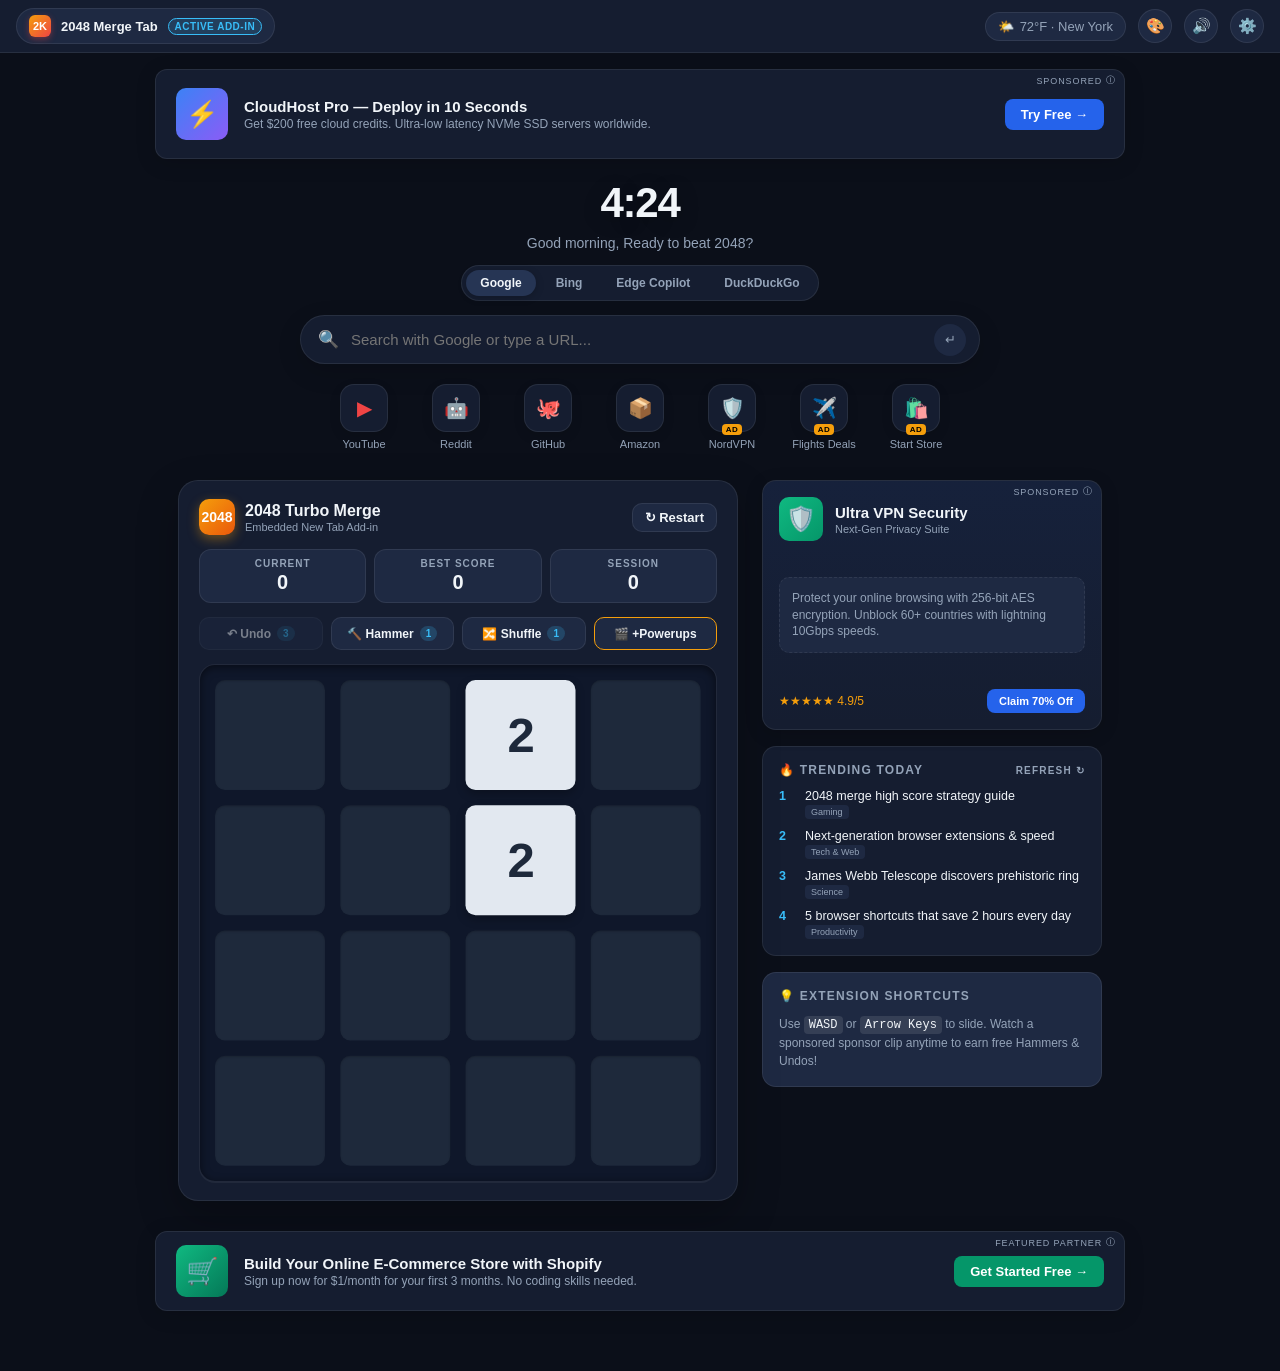
==== index.html @ 36fe34f6 "Export from DesignArena (gamedev)" ====
<html lang="en">
<head>
  <meta charset="UTF-8">
  <meta name="viewport" content="width=device-width, initial-scale=1.0, maximum-scale=1.0, user-scalable=no">
  <meta name="theme-color" content="#0f172a">
  <title>New Tab — 2048 Merge Browser Edition</title>
  <style>
    :root {
      --bg: #0b0f19;
      --surface: #151d30;
      --surface-elevated: #1e2942;
      --surface-hover: #263554;
      --border: rgba(255, 255, 255, 0.08);
      --border-focus: #3b82f6;
      --text: #f1f5f9;
      --text-muted: #94a3b8;
      --accent: #38bdf8;
      --accent-glow: rgba(56, 189, 248, 0.35);
      --gold: #f59e0b;
      --board-bg: #0f172a;
      --cell-bg: #1e293b;
      --radius: 16px;
      --tile-radius: 10px;
      --font: -apple-system, BlinkMacSystemFont, "Segoe UI", Roboto, "Helvetica Neue", Arial, sans-serif;
    }

    [data-theme="edge"] {
      --bg: #0b1528;
      --surface: #13223f;
      --surface-elevated: #1b2f56;
      --accent: #0078d4;
      --accent-glow: rgba(0, 120, 212, 0.4);
    }

    [data-theme="light"] {
      --bg: #f1f5f9;
      --surface: #ffffff;
      --surface-elevated: #f8fafc;
      --surface-hover: #e2e8f0;
      --border: rgba(0, 0, 0, 0.08);
      --text: #0f172a;
      --text-muted: #64748b;
      --board-bg: #e2e8f0;
      --cell-bg: #cbd5e1;
    }

    * { box-sizing: border-box; margin: 0; padding: 0; }
    html, body { min-height: 100vh; font-family: var(--font); background: var(--bg); color: var(--text); overflow-x: hidden; }
    button { font-family: inherit; cursor: pointer; border: none; background: none; }

    /* Browser Shell Header / NTP Utilities */
    .browser-header {
      width: 100%;
      background: var(--surface);
      border-bottom: 1px solid var(--border);
      padding: 8px 16px;
      display: flex;
      align-items: center;
      justify-content: space-between;
      position: sticky;
      top: 0;
      z-index: 50;
      backdrop-filter: blur(12px);
    }
    .ext-badge {
      display: flex;
      align-items: center;
      gap: 10px;
      background: var(--surface-elevated);
      padding: 6px 12px;
      border-radius: 20px;
      border: 1px solid var(--border);
      font-size: 13px;
      font-weight: 600;
    }
    .ext-icon {
      width: 22px;
      height: 22px;
      background: linear-gradient(135deg, #f59e0b, #ef4444);
      border-radius: 6px;
      display: flex;
      align-items: center;
      justify-content: center;
      color: white;
      font-weight: 900;
      font-size: 11px;
      box-shadow: 0 2px 6px rgba(239, 68, 68, 0.4);
    }
    .ext-pill {
      font-size: 10px;
      text-transform: uppercase;
      letter-spacing: 0.05em;
      padding: 2px 6px;
      border-radius: 10px;
      background: rgba(56, 189, 248, 0.15);
      color: var(--accent);
      border: 1px solid var(--accent);
    }

    .header-tools {
      display: flex;
      align-items: center;
      gap: 12px;
    }
    .weather-pill {
      display: flex;
      align-items: center;
      gap: 6px;
      font-size: 13px;
      color: var(--text-muted);
      background: var(--surface-elevated);
      padding: 6px 12px;
      border-radius: 20px;
      border: 1px solid var(--border);
    }
    .tool-btn {
      width: 34px;
      height: 34px;
      border-radius: 50%;
      display: flex;
      align-items: center;
      justify-content: center;
      color: var(--text);
      background: var(--surface-elevated);
      border: 1px solid var(--border);
      font-size: 15px;
      transition: all 0.2s;
    }
    .tool-btn:hover { background: var(--surface-hover); transform: translateY(-1px); }

    /* Page Container */
    .ntp-container {
      max-width: 1280px;
      margin: 0 auto;
      padding: 16px 20px 60px;
      display: flex;
      flex-direction: column;
      align-items: center;
      gap: 20px;
    }

    /* Ad Banner Slot (IAB 728x90 / 970x90 Responsive) */
    .ad-slot-leaderboard {
      width: 100%;
      max-width: 970px;
      min-height: 90px;
      background: var(--surface);
      border: 1px solid var(--border);
      border-radius: 12px;
      position: relative;
      display: flex;
      align-items: center;
      justify-content: space-between;
      padding: 10px 20px;
      overflow: hidden;
      box-shadow: 0 4px 20px rgba(0,0,0,0.15);
    }
    .ad-tag-label {
      position: absolute;
      top: 4px;
      right: 8px;
      font-size: 9px;
      text-transform: uppercase;
      letter-spacing: 0.1em;
      color: var(--text-muted);
      display: flex;
      align-items: center;
      gap: 4px;
    }
    .ad-content-box {
      display: flex;
      align-items: center;
      gap: 16px;
      text-decoration: none;
      color: inherit;
      width: 100%;
    }
    .ad-sponsor-logo {
      width: 52px;
      height: 52px;
      border-radius: 10px;
      background: linear-gradient(135deg, #3b82f6, #8b5cf6);
      display: flex;
      align-items: center;
      justify-content: center;
      font-size: 26px;
      color: white;
      flex-shrink: 0;
    }
    .ad-sponsor-info h4 { font-size: 15px; margin-bottom: 2px; }
    .ad-sponsor-info p { font-size: 12px; color: var(--text-muted); }
    .ad-cta-btn {
      margin-left: auto;
      background: #2563eb;
      color: white;
      padding: 8px 16px;
      border-radius: 8px;
      font-size: 13px;
      font-weight: 600;
      white-space: nowrap;
      transition: background 0.2s;
    }
    .ad-cta-btn:hover { background: #1d4ed8; }

    /* Search & Portal Section */
    .search-section {
      width: 100%;
      max-width: 680px;
      display: flex;
      flex-direction: column;
      align-items: center;
      gap: 14px;
    }
    .clock-widget {
      font-size: 42px;
      font-weight: 800;
      letter-spacing: -0.03em;
      text-shadow: 0 4px 20px rgba(0,0,0,0.25);
    }
    .greeting-text {
      font-size: 14px;
      color: var(--text-muted);
      margin-top: -6px;
    }

    /* Engine Tabs & Search Bar */
    .engine-bar {
      display: flex;
      gap: 6px;
      background: var(--surface);
      padding: 4px;
      border-radius: 30px;
      border: 1px solid var(--border);
    }
    .engine-chip {
      padding: 6px 14px;
      border-radius: 20px;
      font-size: 12px;
      font-weight: 600;
      color: var(--text-muted);
      transition: all 0.15s;
    }
    .engine-chip.active {
      background: var(--surface-hover);
      color: var(--text);
      box-shadow: 0 2px 8px rgba(0,0,0,0.2);
    }

    .search-form {
      width: 100%;
      position: relative;
      display: flex;
      align-items: center;
    }
    .search-icon {
      position: absolute;
      left: 18px;
      font-size: 17px;
      color: var(--text-muted);
      pointer-events: none;
    }
    .search-input {
      width: 100%;
      padding: 15px 50px 15px 50px;
      border-radius: 32px;
      background: var(--surface);
      border: 1px solid var(--border);
      color: var(--text);
      font-size: 15px;
      outline: none;
      box-shadow: 0 8px 24px rgba(0,0,0,0.15);
      transition: all 0.2s;
    }
    .search-input:focus {
      border-color: var(--border-focus);
      box-shadow: 0 0 0 3px var(--accent-glow), 0 8px 30px rgba(0,0,0,0.25);
    }
    .search-action-btn {
      position: absolute;
      right: 14px;
      background: var(--surface-elevated);
      color: var(--text-muted);
      width: 32px;
      height: 32px;
      border-radius: 50%;
      display: flex;
      align-items: center;
      justify-content: center;
      font-size: 13px;
    }

    /* Speed Dial Shortcuts with Sponsored Links */
    .shortcuts-bar {
      display: flex;
      flex-wrap: wrap;
      justify-content: center;
      gap: 12px;
      width: 100%;
      max-width: 820px;
    }
    .shortcut-item {
      display: flex;
      flex-direction: column;
      align-items: center;
      gap: 6px;
      text-decoration: none;
      color: var(--text);
      width: 80px;
      transition: transform 0.15s;
    }
    .shortcut-item:hover { transform: translateY(-3px); }
    .shortcut-icon {
      width: 48px;
      height: 48px;
      border-radius: 14px;
      background: var(--surface);
      border: 1px solid var(--border);
      display: flex;
      align-items: center;
      justify-content: center;
      font-size: 20px;
      position: relative;
      box-shadow: 0 4px 12px rgba(0,0,0,0.1);
    }
    .shortcut-sponsored {
      position: absolute;
      bottom: -4px;
      font-size: 8px;
      background: var(--gold);
      color: #000;
      font-weight: 800;
      padding: 1px 4px;
      border-radius: 4px;
      letter-spacing: 0.05em;
    }
    .shortcut-label {
      font-size: 11px;
      font-weight: 500;
      color: var(--text-muted);
      text-align: center;
      max-width: 74px;
      overflow: hidden;
      text-overflow: ellipsis;
      white-space: nowrap;
    }

    /* Main Grid: Game + Sidebar */
    .main-grid {
      width: 100%;
      display: grid;
      grid-template-columns: minmax(0, 560px) 340px;
      gap: 24px;
      justify-content: center;
      align-items: start;
      margin-top: 10px;
    }

    /* Game Shell Card */
    .game-extension-panel {
      background: var(--surface);
      border: 1px solid var(--border);
      border-radius: 20px;
      padding: 18px 20px;
      box-shadow: 0 16px 40px rgba(0,0,0,0.25);
      position: relative;
    }
    .panel-header {
      display: flex;
      align-items: center;
      justify-content: space-between;
      margin-bottom: 14px;
    }
    .panel-title {
      display: flex;
      align-items: center;
      gap: 10px;
    }
    .game-logo-badge {
      background: linear-gradient(135deg, #f59e0b, #ea580c);
      width: 36px;
      height: 36px;
      border-radius: 10px;
      display: flex;
      align-items: center;
      justify-content: center;
      font-weight: 900;
      font-size: 14px;
      color: white;
      box-shadow: 0 4px 12px rgba(245, 158, 11, 0.4);
    }
    .panel-title h3 { font-size: 16px; font-weight: 700; line-height: 1.2; }
    .panel-title span { font-size: 11px; color: var(--text-muted); }

    /* Score Hub */
    .scores-row {
      display: grid;
      grid-template-columns: 1fr 1fr 1fr;
      gap: 8px;
      margin-bottom: 14px;
    }
    .score-card {
      background: var(--surface-elevated);
      border: 1px solid var(--border);
      border-radius: 12px;
      padding: 8px 10px;
      text-align: center;
      position: relative;
    }
    .score-title {
      font-size: 10px;
      text-transform: uppercase;
      letter-spacing: 0.1em;
      color: var(--text-muted);
      font-weight: 700;
    }
    .score-num {
      font-size: 20px;
      font-weight: 800;
      color: var(--text);
      display: block;
      margin-top: 2px;
    }
    .score-float {
      position: absolute;
      top: -10px;
      left: 50%;
      transform: translateX(-50%);
      color: var(--gold);
      font-weight: 800;
      font-size: 16px;
      pointer-events: none;
      animation: floatUp 0.8s ease-out forwards;
    }
    @keyframes floatUp {
      0% { opacity: 0; transform: translate(-50%, 8px); }
      30% { opacity: 1; transform: translate(-50%, 0); }
      100% { opacity: 0; transform: translate(-50%, -24px); }
    }

    /* Powerups & Tool Bar */
    .powerups-bar {
      display: flex;
      gap: 8px;
      margin-bottom: 14px;
    }
    .powerup-btn {
      flex: 1;
      display: flex;
      align-items: center;
      justify-content: center;
      gap: 6px;
      background: var(--surface-elevated);
      border: 1px solid var(--border);
      padding: 8px 6px;
      border-radius: 10px;
      color: var(--text);
      font-size: 12px;
      font-weight: 600;
      transition: all 0.15s;
    }
    .powerup-btn:hover:not(:disabled) {
      background: var(--surface-hover);
      border-color: var(--accent);
      transform: translateY(-1px);
    }
    .powerup-btn:disabled { opacity: 0.45; cursor: not-allowed; }
    .badge-count {
      background: rgba(56, 189, 248, 0.2);
      color: var(--accent);
      padding: 2px 6px;
      border-radius: 8px;
      font-size: 10px;
      font-weight: 800;
    }

    /* 2048 Game Board */
    .board-frame {
      position: relative;
      width: 100%;
      aspect-ratio: 1 / 1;
      background: var(--board-bg);
      border-radius: var(--radius);
      box-shadow: inset 0 2px 8px rgba(0,0,0,0.5), 0 1px 0 rgba(255,255,255,0.05);
      border: 1px solid var(--border);
      touch-action: none;
      user-select: none;
      overflow: hidden;
    }
    .cells, .tile-layer {
      position: absolute;
      inset: 0;
    }
    .cell {
      position: absolute;
      background: var(--cell-bg);
      border-radius: var(--tile-radius);
      box-shadow: inset 0 1px 2px rgba(0,0,0,0.2);
    }
    .tile {
      position: absolute;
      transition: transform 0.11s cubic-bezier(0.2, 0.8, 0.2, 1);
      will-change: transform;
      z-index: 2;
    }
    .tile-inner {
      width: 100%;
      height: 100%;
      border-radius: var(--tile-radius);
      display: flex;
      align-items: center;
      justify-content: center;
      font-weight: 800;
      letter-spacing: -0.02em;
      box-shadow: 0 4px 10px rgba(0,0,0,0.25);
    }
    .tile.appear .tile-inner { animation: tilePop 0.18s ease-out; }
    .tile.merged .tile-inner { animation: mergeBounce 0.22s ease-out; }
    @keyframes tilePop {
      0% { transform: scale(0.3); opacity: 0; }
      100% { transform: scale(1); opacity: 1; }
    }
    @keyframes mergeBounce {
      0% { transform: scale(0.8); }
      50% { transform: scale(1.18); }
      100% { transform: scale(1); }
    }

    /* Tile Styling */
    .t2    { background: #e2e8f0; color: #1e293b; }
    .t4    { background: #cbd5e1; color: #0f172a; }
    .t8    { background: #fed7aa; color: #7c2d12; }
    .t16   { background: #fdba74; color: #7c2d12; }
    .t32   { background: #fb923c; color: #fff; }
    .t64   { background: #f97316; color: #fff; }
    .t128  { background: #fde047; color: #713f12; box-shadow: 0 0 12px rgba(253, 224, 71, 0.4); }
    .t256  { background: #facc15; color: #713f12; box-shadow: 0 0 16px rgba(250, 204, 21, 0.5); }
    .t512  { background: #eab308; color: #fff; box-shadow: 0 0 20px rgba(234, 179, 8, 0.6); }
    .t1024 { background: #38bdf8; color: #082f49; box-shadow: 0 0 24px rgba(56, 189, 248, 0.65); }
    .t2048 {
      background: linear-gradient(135deg, #f59e0b, #ef4444);
      color: #fff;
      box-shadow: 0 0 30px rgba(239, 68, 68, 0.8);
      animation: pulseGlow 1.5s infinite alternate;
    }
    .super {
      background: linear-gradient(135deg, #a855f7, #ec4899);
      color: #fff;
      box-shadow: 0 0 30px rgba(236, 72, 153, 0.8);
    }
    @keyframes pulseGlow {
      from { box-shadow: 0 0 20px rgba(245, 158, 11, 0.6); }
      to { box-shadow: 0 0 36px rgba(239, 68, 68, 0.95); }
    }

    /* Hammer Mode Targeting */
    .hammer-mode .tile { cursor: crosshair; }
    .hammer-mode .tile:hover { filter: brightness(1.3) contrast(1.2); outline: 3px solid #ef4444; border-radius: var(--tile-radius); }

    /* Overlay inside board */
    .board-overlay {
      position: absolute;
      inset: 0;
      background: rgba(15, 23, 42, 0.88);
      backdrop-filter: blur(8px);
      z-index: 10;
      display: flex;
      flex-direction: column;
      align-items: center;
      justify-content: center;
      padding: 24px;
      text-align: center;
      opacity: 0;
      pointer-events: none;
      transition: opacity 0.25s ease;
      border-radius: var(--radius);
    }
    .board-overlay.show { opacity: 1; pointer-events: auto; }
    .overlay-badge { font-size: 40px; margin-bottom: 8px; }
    .overlay-title { font-size: 24px; font-weight: 800; margin-bottom: 6px; }
    .overlay-subtitle { font-size: 13px; color: var(--text-muted); max-width: 280px; margin-bottom: 16px; }

    /* Action Buttons */
    .btn-action {
      background: #2563eb;
      color: white;
      padding: 10px 20px;
      border-radius: 10px;
      font-weight: 600;
      font-size: 13px;
      display: inline-flex;
      align-items: center;
      justify-content: center;
      gap: 6px;
      transition: background 0.2s, transform 0.1s;
      width: 100%;
      margin-bottom: 8px;
    }
    .btn-action:hover { background: #1d4ed8; }
    .btn-action:active { transform: scale(0.98); }
    .btn-action.gold { background: linear-gradient(135deg, #f59e0b, #d97706); color: #000; font-weight: 700; }
    .btn-action.gold:hover { filter: brightness(1.1); }
    .btn-action.secondary { background: var(--surface-elevated); color: var(--text); border: 1px solid var(--border); }
    .btn-action.secondary:hover { background: var(--surface-hover); }

    /* Sidebar Widgets & Ad Slots */
    .sidebar {
      display: flex;
      flex-direction: column;
      gap: 16px;
    }

    /* IAB 300x250 Medium Rectangle Ad */
    .ad-slot-mrec {
      width: 100%;
      height: 250px;
      background: var(--surface);
      border: 1px solid var(--border);
      border-radius: 14px;
      position: relative;
      display: flex;
      flex-direction: column;
      overflow: hidden;
      box-shadow: 0 4px 18px rgba(0,0,0,0.15);
    }
    .ad-card-inner {
      height: 100%;
      display: flex;
      flex-direction: column;
      justify-content: space-between;
      padding: 16px;
      background: linear-gradient(180deg, rgba(37,99,235,0.06), rgba(30,41,59,0));
      text-decoration: none;
      color: inherit;
    }
    .mrec-header {
      display: flex;
      align-items: center;
      gap: 12px;
    }
    .mrec-icon {
      width: 44px;
      height: 44px;
      border-radius: 10px;
      background: linear-gradient(135deg, #10b981, #059669);
      display: flex;
      align-items: center;
      justify-content: center;
      font-size: 24px;
    }
    .mrec-content h4 { font-size: 15px; margin-bottom: 2px; }
    .mrec-content span { font-size: 11px; color: var(--text-muted); }
    .mrec-preview {
      background: var(--surface-elevated);
      border: 1px dashed var(--border);
      border-radius: 10px;
      padding: 12px;
      font-size: 12px;
      color: var(--text-muted);
      line-height: 1.4;
      margin: 10px 0;
    }
    .mrec-footer {
      display: flex;
      align-items: center;
      justify-content: space-between;
    }
    .ad-stars { color: #f59e0b; font-size: 12px; }

    /* Trending & News Widget */
    .trending-card {
      background: var(--surface);
      border: 1px solid var(--border);
      border-radius: 14px;
      padding: 16px;
    }
    .trending-title {
      font-size: 12px;
      text-transform: uppercase;
      letter-spacing: 0.1em;
      color: var(--text-muted);
      font-weight: 700;
      margin-bottom: 12px;
      display: flex;
      align-items: center;
      justify-content: space-between;
    }
    .trend-list {
      list-style: none;
      display: flex;
      flex-direction: column;
      gap: 10px;
    }
    .trend-item {
      display: flex;
      align-items: flex-start;
      gap: 10px;
      font-size: 12.5px;
      color: var(--text);
      cursor: pointer;
      text-decoration: none;
    }
    .trend-item:hover { color: var(--accent); }
    .trend-num {
      font-weight: 800;
      color: var(--accent);
      min-width: 16px;
    }
    .trend-tag {
      font-size: 9px;
      background: var(--surface-elevated);
      padding: 2px 6px;
      border-radius: 4px;
      color: var(--text-muted);
      margin-top: 2px;
      display: inline-block;
    }

    /* Rewarded Video Modal */
    .modal-backdrop {
      position: fixed;
      inset: 0;
      background: rgba(0, 0, 0, 0.85);
      backdrop-filter: blur(10px);
      z-index: 200;
      display: flex;
      align-items: center;
      justify-content: center;
      padding: 20px;
      opacity: 0;
      pointer-events: none;
      transition: opacity 0.25s ease;
    }
    .modal-backdrop.open { opacity: 1; pointer-events: auto; }
    .ad-video-modal {
      width: 100%;
      max-width: 440px;
      background: var(--surface);
      border: 1px solid var(--border);
      border-radius: 20px;
      overflow: hidden;
      box-shadow: 0 25px 60px -15px rgba(0, 0, 0, 0.7);
    }
    .ad-video-header {
      padding: 12px 18px;
      background: var(--surface-elevated);
      border-bottom: 1px solid var(--border);
      display: flex;
      align-items: center;
      justify-content: space-between;
      font-size: 12px;
      color: var(--text-muted);
      font-weight: 600;
    }
    .ad-video-screen {
      height: 230px;
      background: #020617;
      position: relative;
      display: flex;
      flex-direction: column;
      align-items: center;
      justify-content: center;
      padding: 20px;
      text-align: center;
      background-image: radial-gradient(circle at 50% 50%, #1e3a8a 0%, #020617 80%);
    }
    .ad-video-timer {
      position: absolute;
      top: 12px;
      right: 12px;
      background: rgba(0,0,0,0.6);
      padding: 4px 10px;
      border-radius: 20px;
      font-size: 12px;
      font-weight: 700;
      color: #fff;
    }
    .ad-video-progress {
      position: absolute;
      bottom: 0;
      left: 0;
      height: 4px;
      background: #3b82f6;
      width: 0%;
      transition: width 1s linear;
    }
    .ad-video-footer {
      padding: 16px 20px;
      display: flex;
      flex-direction: column;
      gap: 8px;
    }

    /* Extension Settings / Info Modal */
    .ext-settings-modal {
      width: 100%;
      max-width: 420px;
      background: var(--surface);
      border: 1px solid var(--border);
      border-radius: 20px;
      padding: 24px;
      box-shadow: 0 20px 50px rgba(0,0,0,0.5);
    }
    .ext-settings-modal h3 { font-size: 18px; margin-bottom: 8px; }
    .ext-settings-modal p { font-size: 13px; color: var(--text-muted); margin-bottom: 16px; line-height: 1.5; }
    .setting-row {
      display: flex;
      align-items: center;
      justify-content: space-between;
      padding: 10px 0;
      border-bottom: 1px solid var(--border);
      font-size: 13px;
    }

    /* Footer Bottom Ad */
    .footer-ad-container {
      width: 100%;
      max-width: 970px;
      margin-top: 10px;
    }

    /* Responsive adjustments */
    @media (max-width: 920px) {
      .main-grid {
        grid-template-columns: minmax(0, 520px);
      }
      .sidebar {
        max-width: 520px;
        width: 100%;
        margin: 0 auto;
      }
      .ad-slot-leaderboard {
        flex-direction: column;
        align-items: flex-start;
        gap: 12px;
        min-height: auto;
      }
      .ad-cta-btn {
        margin-left: 0;
        width: 100%;
        text-align: center;
      }
    }

    @media (max-width: 480px) {
      .ntp-container { padding: 12px 12px 40px; gap: 14px; }
      .clock-widget { font-size: 34px; }
      .shortcut-item { width: 68px; }
      .shortcut-icon { width: 42px; height: 42px; font-size: 18px; }
      .scores-row { gap: 6px; }
      .score-card { padding: 6px 4px; }
      .score-num { font-size: 17px; }
    }
  </style>
</head>
<body data-theme="dark">

  <!-- Real Browser Shell NTP Header -->
  <header class="browser-header">
    <div class="ext-badge" id="openExtInfo" title="Click to view Extension Details">
      <div class="ext-icon">2K</div>
      <span>2048 Merge Tab</span>
      <span class="ext-pill">Active Add-in</span>
    </div>

    <div class="header-tools">
      <div class="weather-pill" id="weatherWidget">
        <span>🌤️</span>
        <span id="weatherText">72°F · New York</span>
      </div>
      <button class="tool-btn" id="themeToggle" title="Switch Theme (Dark / Edge / Light)">🎨</button>
      <button class="tool-btn" id="soundBtn" title="Toggle Sound">🔊</button>
      <button class="tool-btn" id="settingsBtn" title="Extension Settings">⚙️</button>
    </div>
  </header>

  <main class="ntp-container">

    <!-- Top Leaderboard Ad Slot (Monetization Engine) -->
    <div class="ad-slot-leaderboard" id="topAdSlot">
      <div class="ad-tag-label">
        <span>Sponsored</span>
        <span>ⓘ</span>
      </div>
      <a href="https://aws.amazon.com" target="_blank" rel="noopener sponsored" class="ad-content-box" id="topAdLink">
        <div class="ad-sponsor-logo" id="topAdLogo">⚡</div>
        <div class="ad-sponsor-info">
          <h4 id="topAdTitle">CloudHost Pro — Deploy in 10 Seconds</h4>
          <p id="topAdDesc">Get $200 free cloud credits. Ultra-low latency NVMe SSD servers worldwide.</p>
        </div>
        <div class="ad-cta-btn" id="topAdBtn">Try Free →</div>
      </a>
    </div>

    <!-- Search Engine Section with Multi-Engine Support -->
    <section class="search-section">
      <div class="clock-widget" id="clockEl">12:00</div>
      <div class="greeting-text" id="greetingEl">Good day, Player</div>

      <div class="engine-bar" role="tablist">
        <button class="engine-chip active" data-engine="google">Google</button>
        <button class="engine-chip" data-engine="bing">Bing</button>
        <button class="engine-chip" data-engine="edge">Edge Copilot</button>
        <button class="engine-chip" data-engine="duck">DuckDuckGo</button>
      </div>

      <form class="search-form" id="searchForm" target="_blank">
        <span class="search-icon">🔍</span>
        <input type="text" class="search-input" id="searchInput" placeholder="Search with Google or type a URL..." autocomplete="off">
        <button type="submit" class="search-action-btn" title="Search">↵</button>
      </form>
    </section>

    <!-- Speed Dial Shortcuts (Includes Sponsored Affiliate Links) -->
    <nav class="shortcuts-bar" aria-label="Quick links">
      <a href="https://www.youtube.com" target="_blank" rel="noopener" class="shortcut-item">
        <div class="shortcut-icon" style="color: #ef4444;">▶</div>
        <span class="shortcut-label">YouTube</span>
      </a>
      <a href="https://www.reddit.com" target="_blank" rel="noopener" class="shortcut-item">
        <div class="shortcut-icon" style="color: #f97316;">🤖</div>
        <span class="shortcut-label">Reddit</span>
      </a>
      <a href="https://github.com" target="_blank" rel="noopener" class="shortcut-item">
        <div class="shortcut-icon" style="color: #e2e8f0;">🐙</div>
        <span class="shortcut-label">GitHub</span>
      </a>
      <a href="https://www.amazon.com" target="_blank" rel="noopener" class="shortcut-item">
        <div class="shortcut-icon" style="color: #f59e0b;">📦</div>
        <span class="shortcut-label">Amazon</span>
      </a>
      <!-- Monetized Sponsored Affiliate Shortcuts -->
      <a href="#" class="shortcut-item sponsored-link" data-ad-name="NordVPN Special">
        <div class="shortcut-icon" style="color: #38bdf8;">
          🛡️
          <span class="shortcut-sponsored">AD</span>
        </div>
        <span class="shortcut-label">NordVPN</span>
      </a>
      <a href="#" class="shortcut-item sponsored-link" data-ad-name="Booking Travels">
        <div class="shortcut-icon" style="color: #3b82f6;">
          ✈️
          <span class="shortcut-sponsored">AD</span>
        </div>
        <span class="shortcut-label">Flights Deals</span>
      </a>
      <a href="#" class="shortcut-item sponsored-link" data-ad-name="Shopify Commerce">
        <div class="shortcut-icon" style="color: #10b981;">
          🛍️
          <span class="shortcut-sponsored">AD</span>
        </div>
        <span class="shortcut-label">Start Store</span>
      </a>
    </nav>

    <!-- Main Workspace: Game Panel + Widget Sidebar -->
    <div class="main-grid">

      <!-- 2048 Interactive Game Hub -->
      <section class="game-extension-panel" id="gamePanel">
        <div class="panel-header">
          <div class="panel-title">
            <div class="game-logo-badge">2048</div>
            <div>
              <h3>2048 Turbo Merge</h3>
              <span>Embedded New Tab Add-in</span>
            </div>
          </div>
          <button class="btn-action secondary" style="width: auto; padding: 6px 12px; margin-bottom: 0;" id="newGameBtn">
            ↻ Restart
          </button>
        </div>

        <!-- Scores & Level Status -->
        <div class="scores-row">
          <div class="score-card" id="scoreBox">
            <span class="score-title">Current</span>
            <span class="score-num" id="scoreEl">0</span>
          </div>
          <div class="score-card">
            <span class="score-title">Best Score</span>
            <span class="score-num" id="bestEl">0</span>
          </div>
          <div class="score-card">
            <span class="score-title">Session</span>
            <span class="score-num" id="movesEl">0</span>
          </div>
        </div>

        <!-- Interactive Powerups (Boost retention and ad monetization) -->
        <div class="powerups-bar">
          <button class="powerup-btn" id="undoBtn" title="Revert last tile move">
            ↶ Undo <span class="badge-count" id="undoCount">3</span>
          </button>
          <button class="powerup-btn" id="hammerBtn" title="Destroy an annoying tile">
            🔨 Hammer <span class="badge-count" id="hammerCount">1</span>
          </button>
          <button class="powerup-btn" id="shuffleBtn" title="Shuffle existing tiles">
            🔀 Shuffle <span class="badge-count" id="shuffleCount">1</span>
          </button>
          <button class="powerup-btn" id="rewardBtn" style="border-color: var(--gold);" title="Watch short clip for +3 Undos & +1 Hammer">
            🎬 +Powerups
          </button>
        </div>

        <!-- The 2048 Board -->
        <div class="board-frame" id="board">
          <div class="cells" id="cells"></div>
          <div class="tile-layer" id="tileLayer"></div>

          <!-- Dynamic Board Overlay (Win / Game Over) -->
          <div class="board-overlay" id="boardOverlay">
            <div class="overlay-badge" id="ovBadge">🏆</div>
            <h2 class="overlay-title" id="ovTitle">Level Complete!</h2>
            <p class="overlay-subtitle" id="ovDesc">You reached the legendary 2048 tile. Continue your streak or claim high score bonus.</p>
            <div style="width: 100%; max-width: 260px;" id="ovButtons">
              <button class="btn-action gold" id="ovActionPrimary">Keep Playing</button>
              <button class="btn-action secondary" id="ovActionSecondary">New Game</button>
            </div>
          </div>
        </div>
      </section>

      <!-- Sidebar: High CPM 300x250 Ad + Daily Trending Topics -->
      <aside class="sidebar">

        <!-- 300x250 Rectangle Ad Slot -->
        <div class="ad-slot-mrec">
          <div class="ad-tag-label">
            <span>Sponsored</span>
            <span>ⓘ</span>
          </div>
          <a href="https://nordvpn.com" target="_blank" rel="noopener sponsored" class="ad-card-inner" id="sidebarAdLink">
            <div class="mrec-header">
              <div class="mrec-icon" id="sidebarAdIcon">🛡️</div>
              <div class="mrec-content">
                <h4 id="sidebarAdTitle">Ultra VPN Security</h4>
                <span id="sidebarAdSubtitle">Next-Gen Privacy Suite</span>
              </div>
            </div>
            <div class="mrec-preview" id="sidebarAdText">
              Protect your online browsing with 256-bit AES encryption. Unblock 60+ countries with lightning 10Gbps speeds.
            </div>
            <div class="mrec-footer">
              <span class="ad-stars">★★★★★ 4.9/5</span>
              <span class="ad-cta-btn" style="padding: 6px 12px; font-size: 11px;">Claim 70% Off</span>
            </div>
          </a>
        </div>

        <!-- Trending Search Queries / Microsoft Edge & Google feed style -->
        <div class="trending-card">
          <div class="trending-title">
            <span>🔥 Trending Today</span>
            <span style="font-size: 10px; cursor: pointer;" id="refreshTrends">Refresh ↻</span>
          </div>
          <ul class="trend-list" id="trendList">
            <li>
              <a href="https://www.google.com/search?q=2048+tips+and+strategies" target="_blank" class="trend-item">
                <span class="trend-num">1</span>
                <div>
                  2048 merge high score strategy guide
                  <div><span class="trend-tag">Gaming</span></div>
                </div>
              </a>
            </li>
            <li>
              <a href="https://www.google.com/search?q=new+web+browser+features" target="_blank" class="trend-item">
                <span class="trend-num">2</span>
                <div>
                  Next-generation browser extensions & speed
                  <div><span class="trend-tag">Tech & Web</span></div>
                </div>
              </a>
            </li>
            <li>
              <a href="https://www.google.com/search?q=space+exploration+news" target="_blank" class="trend-item">
                <span class="trend-num">3</span>
                <div>
                  James Webb Telescope discovers prehistoric ring
                  <div><span class="trend-tag">Science</span></div>
                </div>
              </a>
            </li>
            <li>
              <a href="https://www.google.com/search?q=best+productivity+hacks" target="_blank" class="trend-item">
                <span class="trend-num">4</span>
                <div>
                  5 browser shortcuts that save 2 hours every day
                  <div><span class="trend-tag">Productivity</span></div>
                </div>
              </a>
            </li>
          </ul>
        </div>

        <!-- Add-in Quick Tip Card -->
        <div class="trending-card" style="background: var(--surface-elevated);">
          <div class="trending-title">
            <span>💡 Extension Shortcuts</span>
          </div>
          <p style="font-size: 12px; color: var(--text-muted); line-height: 1.5;">
            Use <kbd style="background: rgba(255,255,255,0.1); padding: 2px 5px; border-radius: 4px; color: var(--text);">WASD</kbd> or <kbd style="background: rgba(255,255,255,0.1); padding: 2px 5px; border-radius: 4px; color: var(--text);">Arrow Keys</kbd> to slide. Watch a sponsored sponsor clip anytime to earn free Hammers & Undos!
          </p>
        </div>

      </aside>
    </div>

    <!-- Bottom Leaderboard Ad Slot -->
    <div class="footer-ad-container">
      <div class="ad-slot-leaderboard" style="min-height: 80px;">
        <div class="ad-tag-label">
          <span>Featured Partner</span>
          <span>ⓘ</span>
        </div>
        <a href="https://www.shopify.com" target="_blank" rel="noopener sponsored" class="ad-content-box">
          <div class="ad-sponsor-logo" style="background: linear-gradient(135deg, #10b981, #047857);">🛒</div>
          <div class="ad-sponsor-info">
            <h4>Build Your Online E-Commerce Store with Shopify</h4>
            <p>Sign up now for $1/month for your first 3 months. No coding skills needed.</p>
          </div>
          <div class="ad-cta-btn" style="background: #059669;">Get Started Free →</div>
        </a>
      </div>
    </div>

  </main>

  <!-- Rewarded Video Ad Modal (Mock video player delivering high eCPM simulation) -->
  <div class="modal-backdrop" id="videoAdModal">
    <div class="ad-video-modal">
      <div class="ad-video-header">
        <span>🎬 Sponsored Commercial Reel</span>
        <span id="adBrandName">CyberDefense 360</span>
      </div>
      <div class="ad-video-screen">
        <div class="ad-video-timer" id="adTimerText">Reward in 5s</div>
        <div style="font-size: 48px; margin-bottom: 8px;" id="adScreenIcon">🛡️</div>
        <h3 style="color: #fff; font-size: 18px; margin-bottom: 4px;" id="adScreenHeadline">Enterprise Zero-Trust Defense</h3>
        <p style="color: #94a3b8; font-size: 12px; max-width: 280px;" id="adScreenBody">Streamline threat detection and secure all remote endpoints in minutes.</p>
        <div class="ad-video-progress" id="adProgressBar"></div>
      </div>
      <div class="ad-video-footer">
        <button class="btn-action gold" id="claimRewardBtn" disabled>Watching Sponsor Clip (5s)...</button>
        <button class="btn-action secondary" id="closeAdEarlyBtn" style="font-size: 11px; padding: 6px;">Skip & Forfeit Reward</button>
      </div>
    </div>
  </div>

  <!-- Settings & Add-in Details Modal -->
  <div class="modal-backdrop" id="settingsModal">
    <div class="ext-settings-modal">
      <div style="display:flex; justify-content:space-between; align-items:center; margin-bottom: 12px;">
        <h3>Add-in Preferences</h3>
        <button id="closeSettingsBtn" style="color:var(--text-muted); font-size: 20px;">✕</button>
      </div>
      <p>Configure your 2048 Merge New Tab extension behavior and display preferences.</p>

      <div class="setting-row">
        <span>Game Sound & Audio Effects</span>
        <input type="checkbox" id="soundToggleCheck" checked style="accent-color: #3b82f6; width: 18px; height: 18px;">
      </div>
      <div class="setting-row">
        <span>Default Search Engine</span>
        <select id="engineSelect" style="background:var(--surface-elevated); color:var(--text); border:1px solid var(--border); padding:4px 8px; border-radius:6px;">
          <option value="google">Google</option>
          <option value="bing">Microsoft Bing</option>
          <option value="edge">Edge Copilot</option>
          <option value="duck">DuckDuckGo</option>
        </select>
      </div>
      <div class="setting-row">
        <span>Color Theme</span>
        <select id="themeSelect" style="background:var(--surface-elevated); color:var(--text); border:1px solid var(--border); padding:4px 8px; border-radius:6px;">
          <option value="dark">Dark Chrome</option>
          <option value="edge">Microsoft Edge Blue</option>
          <option value="light">Crisp Light</option>
        </select>
      </div>
      <div class="setting-row">
        <span>High-Score Saved</span>
        <button class="btn-action secondary" id="resetBestBtn" style="width:auto; margin:0; padding:4px 10px; font-size:11px;">Reset Best</button>
      </div>
      <div style="margin-top: 18px;">
        <button class="btn-action" id="saveSettingsBtn">Save & Apply</button>
      </div>
    </div>
  </div>

  <script>
  (function(){
    'use strict';

    /* ============================================================
       AUDIO SYNTHESIZER (Web Audio API)
       ============================================================ */
    let audioCtx = null;
    let soundEnabled = true;

    function getAudio() {
      if (!soundEnabled) return null;
      if (!audioCtx) {
        const AC = window.AudioContext || window.webkitAudioContext;
        if (!AC) return null;
        try { audioCtx = new AC(); } catch(e) { return null; }
      }
      if (audioCtx.state === 'suspended') audioCtx.resume();
      return audioCtx;
    }

    function playTone(freq, dur, type, vol, delay) {
      const a = getAudio();
      if (!a) return;
      const t0 = a.currentTime + (delay || 0);
      const osc = a.createOscillator();
      const gain = a.createGain();
      osc.type = type || 'sine';
      osc.frequency.setValueAtTime(freq, t0);
      gain.gain.setValueAtTime(0.0001, t0);
      gain.gain.linearRampToValueAtTime(vol || 0.05, t0 + 0.012);
      gain.gain.exponentialRampToValueAtTime(0.0001, t0 + dur);
      osc.connect(gain);
      gain.connect(a.destination);
      osc.start(t0);
      osc.stop(t0 + dur + 0.04);
    }

    function soundSlide() { playTone(220, 0.06, 'triangle', 0.03); }
    function soundMerge(val, idx) {
      const base = 280 + Math.log2(Math.max(4, val)) * 55;
      playTone(base, 0.15, 'sine', 0.06, (idx || 0) * 0.03);
      playTone(base * 1.5, 0.12, 'triangle', 0.025, (idx || 0) * 0.03 + 0.02);
    }
    function soundPowerup() {
      [440, 554, 659, 880].forEach((f, i) => playTone(f, 0.16, 'sine', 0.05, i * 0.05));
    }
    function soundHammer() {
      playTone(140, 0.22, 'sawtooth', 0.08);
      playTone(90, 0.28, 'triangle', 0.1, 0.05);
    }
    function soundWin() {
      [523.25, 659.25, 783.99, 1046.50].forEach((f, i) => playTone(f, 0.35, 'sine', 0.07, i * 0.12));
    }
    function soundGameOver() {
      [360, 290, 220, 150].forEach((f, i) => playTone(f, 0.32, 'sawtooth', 0.05, i * 0.13));
    }

    /* ============================================================
       GAME LOGIC & CONSTANTS
       ============================================================ */
    const GRID_SIZE = 4;
    const STORAGE_KEY_BEST = 'ntp_2048_best';
    const STORAGE_KEY_STATE = 'ntp_2048_gamestate';

    let grid = [];
    let score = 0;
    let bestScore = 0;
    let moves = 0;
    let undosLeft = 3;
    let hammersLeft = 1;
    let shufflesLeft = 1;
    let hammerActive = false;
    let isGameOver = false;
    let isWon = false;
    let keepPlaying = false;
    let isBusy = false;
    let renderedTiles = [];
    let tileIdCounter = 0;
    let historyStack = [];

    const boardEl = document.getElementById('board');
    const cellsEl = document.getElementById('cells');
    const tileLayer = document.getElementById('tileLayer');
    const overlayEl = document.getElementById('boardOverlay');
    const ovTitle = document.getElementById('ovTitle');
    const ovDesc = document.getElementById('ovDesc');
    const ovBadge = document.getElementById('ovBadge');
    const ovActionPrimary = document.getElementById('ovActionPrimary');
    const ovActionSecondary = document.getElementById('ovActionSecondary');

    const scoreEl = document.getElementById('scoreEl');
    const bestEl = document.getElementById('bestEl');
    const movesEl = document.getElementById('movesEl');
    const scoreBox = document.getElementById('scoreBox');
    const undoCount = document.getElementById('undoCount');
    const hammerCount = document.getElementById('hammerCount');
    const shuffleCount = document.getElementById('shuffleCount');

    const undoBtn = document.getElementById('undoBtn');
    const hammerBtn = document.getElementById('hammerBtn');
    const shuffleBtn = document.getElementById('shuffleBtn');
    const newGameBtn = document.getElementById('newGameBtn');
    const rewardBtn = document.getElementById('rewardBtn');

    let boardMetrics = { pad: 10, gap: 10, cell: 70 };

    function calculateBoardMetrics() {
      const width = boardEl.clientWidth || 320;
      const pad = Math.max(8, Math.round(width * 0.03));
      const gap = Math.max(8, Math.round(width * 0.03));
      const cell = (width - pad * 2 - gap * (GRID_SIZE - 1)) / GRID_SIZE;
      boardMetrics = { pad, gap, cell };
    }

    function getTilePosition(r, c) {
      return {
        x: boardMetrics.pad + c * (boardMetrics.cell + boardMetrics.gap),
        y: boardMetrics.pad + r * (boardMetrics.cell + boardMetrics.gap)
      };
    }

    function getTileFontSize(val) {
      const s = String(val).length;
      const factor = s <= 2 ? 0.44 : s === 3 ? 0.36 : s === 4 ? 0.28 : 0.22;
      return Math.max(12, Math.round(boardMetrics.cell * factor));
    }

    function setupCellGrid() {
      cellsEl.innerHTML = '';
      for (let i = 0; i < GRID_SIZE * GRID_SIZE; i++) {
        const d = document.createElement('div');
        d.className = 'cell';
        cellsEl.appendChild(d);
      }
    }

    function renderCellPlacements() {
      calculateBoardMetrics();
      const cellNodes = cellsEl.children;
      for (let i = 0; i < cellNodes.length; i++) {
        const r = Math.floor(i / GRID_SIZE);
        const c = i % GRID_SIZE;
        const pos = getTilePosition(r, c);
        const el = cellNodes[i];
        el.style.width = boardMetrics.cell + 'px';
        el.style.height = boardMetrics.cell + 'px';
        el.style.transform = `translate(${pos.x}px, ${pos.y}px)`;
      }

      // Sync active rendered tiles
      for (const t of renderedTiles) {
        if (!t.el) continue;
        t.el.style.width = boardMetrics.cell + 'px';
        t.el.style.height = boardMetrics.cell + 'px';
        t.el.style.fontSize = getTileFontSize(t.value) + 'px';
        const pos = getTilePosition(t.r, t.c);
        t.el.style.transform = `translate(${pos.x}px, ${pos.y}px)`;
      }
    }

    function getTileClass(val) {
      return val <= 2048 ? `t${val}` : 'super';
    }

    function createTile(val, r, c) {
      const tile = { id: ++tileIdCounter, value: val, r, c, el: null };
      grid[r][c] = tile;
      return tile;
    }

    function spawnTileElement(tile, animClass) {
      const el = document.createElement('div');
      el.className = 'tile';
      el.dataset.tileId = tile.id;
      const inner = document.createElement('div');
      inner.className = 'tile-inner ' + getTileClass(tile.value);
      inner.textContent = tile.value;
      el.appendChild(inner);

      el.style.width = boardMetrics.cell + 'px';
      el.style.height = boardMetrics.cell + 'px';
      el.style.fontSize = getTileFontSize(tile.value) + 'px';
      const pos = getTilePosition(tile.r, tile.c);
      el.style.transform = `translate(${pos.x}px, ${pos.y}px)`;

      if (animClass) el.classList.add(animClass);

      // Tile click for Hammer powerup
      el.addEventListener('click', function(e) {
        if (!hammerActive) return;
        e.stopPropagation();
        useHammerOnTile(tile);
      });

      tileLayer.appendChild(el);
      tile.el = el;
      renderedTiles.push(tile);
      return el;
    }

    function removeTileElement(tile) {
      if (tile.el && tile.el.parentNode) {
        tile.el.parentNode.removeChild(tile.el);
      }
      tile.el = null;
      const idx = renderedTiles.indexOf(tile);
      if (idx !== -1) renderedTiles.splice(idx, 1);
    }

    function syncBoardPositions() {
      for (const t of renderedTiles) {
        if (!t.el) continue;
        const pos = getTilePosition(t.r, t.c);
        t.el.style.transform = `translate(${pos.x}px, ${pos.y}px)`;
      }
    }

    function getEmptyCoordinates() {
      const empty = [];
      for (let r = 0; r < GRID_SIZE; r++) {
        for (let c = 0; c < GRID_SIZE; c++) {
          if (!grid[r][c]) empty.push([r, c]);
        }
      }
      return empty;
    }

    function addRandomTile() {
      const empties = getEmptyCoordinates();
      if (!empties.length) return null;
      const pick = empties[Math.floor(Math.random() * empties.length)];
      const val = Math.random() < 0.9 ? 2 : 4;
      const tile = createTile(val, pick[0], pick[1]);
      spawnTileElement(tile, 'appear');
      return tile;
    }

    function checkMovesAvailable() {
      for (let r = 0; r < GRID_SIZE; r++) {
        for (let c = 0; c < GRID_SIZE; c++) {
          const t = grid[r][c];
          if (!t) return true;
          if (c < GRID_SIZE - 1 && grid[r][c + 1] && grid[r][c + 1].value === t.value) return true;
          if (r < GRID_SIZE - 1 && grid[r + 1][c] && grid[r + 1][c].value === t.value) return true;
        }
      }
      return false;
    }

    function has2048Tile() {
      for (let r = 0; r < GRID_SIZE; r++) {
        for (let c = 0; c < GRID_SIZE; c++) {
          if (grid[r][c] && grid[r][c].value >= 2048) return true;
        }
      }
      return false;
    }

    function saveStateToStorage() {
      try {
        const state = {
          cells: grid.map(row => row.map(t => t ? t.value : 0)),
          score, moves, undosLeft, hammersLeft, shufflesLeft
        };
        localStorage.setItem(STORAGE_KEY_STATE, JSON.stringify(state));
      } catch(e) {}
    }

    function captureSnapshot() {
      return {
        cells: grid.map(row => row.map(t => t ? t.value : 0)),
        score,
        moves
      };
    }

    function updateScoreUI(gain) {
      scoreEl.textContent = score;
      movesEl.textContent = moves;
      if (score > bestScore) {
        bestScore = score;
        try { localStorage.setItem(STORAGE_KEY_BEST, String(bestScore)); } catch(e) {}
        bestEl.textContent = bestScore;
      }
      if (gain && gain > 0) {
        const floatSpan = document.createElement('span');
        floatSpan.className = 'score-float';
        floatSpan.textContent = `+${gain}`;
        scoreBox.appendChild(floatSpan);
        setTimeout(() => { if (floatSpan.parentNode) floatSpan.parentNode.removeChild(floatSpan); }, 800);
      }
      undoCount.textContent = undosLeft;
      hammerCount.textContent = hammersLeft;
      shuffleCount.textContent = shufflesLeft;
      undoBtn.disabled = undosLeft <= 0 || historyStack.length === 0;
      hammerBtn.disabled = hammersLeft <= 0;
      shuffleBtn.disabled = shufflesLeft <= 0;
    }

    /* Core Movement */
    const VECTORS = {
      up: [-1, 0],
      down: [1, 0],
      left: [0, -1],
      right: [0, 1]
    };

    function move(dir) {
      if (isBusy || isGameOver || hammerActive) return;
      const v = VECTORS[dir];
      if (!v) return;

      const dr = v[0];
      const dc = v[1];
      const rows = dr > 0 ? [3, 2, 1, 0] : [0, 1, 2, 3];
      const cols = dc > 0 ? [3, 2, 1, 0] : [0, 1, 2, 3];

      const snapshot = captureSnapshot();
      const mergedTracker = Object.create(null);
      const removals = [];
      const additions = [];
      const mergedGains = [];
      let moved = false;
      let scoreGain = 0;

      for (let ri = 0; ri < GRID_SIZE; ri++) {
        const r = rows[ri];
        for (let ci = 0; ci < GRID_SIZE; ci++) {
          const c = cols[ci];
          const t = grid[r][c];
          if (!t) continue;

          let nr = r;
          let nc = c;
          let target = null;

          while (true) {
            const tr = nr + dr;
            const tc = nc + dc;
            if (tr < 0 || tr >= GRID_SIZE || tc < 0 || tc >= GRID_SIZE) break;
            const other = grid[tr][tc];
            if (!other) {
              nr = tr;
              nc = tc;
              continue;
            }
            if (other.value === t.value && !mergedTracker[other.id]) {
              target = other;
              nr = tr;
              nc = tc;
            }
            break;
          }

          if (target) {
            grid[r][c] = null;
            const newTile = createTile(t.value * 2, nr, nc);
            mergedTracker[newTile.id] = true;
            additions.push(newTile);
            mergedGains.push(newTile.value);
            scoreGain += newTile.value;
            t.r = nr;
            t.c = nc;
            removals.push(t, target);
            moved = true;
          } else if (nr !== r || nc !== c) {
            grid[r][c] = null;
            grid[nr][nc] = t;
            t.r = nr;
            t.c = nc;
            moved = true;
          }
        }
      }

      if (!moved) return;

      historyStack.push(snapshot);
      if (historyStack.length > 25) historyStack.shift();

      moves++;
      score += scoreGain;
      updateScoreUI(scoreGain);

      isBusy = true;
      syncBoardPositions();

      if (mergedGains.length > 0) {
        mergedGains.forEach((val, i) => soundMerge(val, i));
      } else {
        soundSlide();
      }

      setTimeout(() => {
        for (const rem of removals) removeTileElement(rem);
        for (const add of additions) spawnTileElement(add, 'merged');
        addRandomTile();
        isBusy = false;
        saveStateToStorage();
        checkGameStatus();
      }, 120);
    }

    function checkGameStatus() {
      if (!isWon && !keepPlaying && has2048Tile()) {
        isWon = true;
        soundWin();
        showBoardOverlay('🏆', '2048 Reached!', 'Masterful play! You unlocked the browser champion badge.', 'Keep Playing', 'New Game');
        return;
      }
      if (!checkMovesAvailable()) {
        isGameOver = true;
        soundGameOver();
        showBoardOverlay('💥', 'No More Moves', `Your final score is ${score}. Use an undo or watch a clip to revive!`, 'Watch Ad to Revive', 'Restart');
      }
    }

    function showBoardOverlay(badge, title, desc, primaryTxt, secondaryTxt) {
      ovBadge.textContent = badge;
      ovTitle.textContent = title;
      ovDesc.textContent = desc;
      ovActionPrimary.textContent = primaryTxt;
      ovActionSecondary.textContent = secondaryTxt;
      overlayEl.classList.add('show');
    }

    function hideBoardOverlay() {
      overlayEl.classList.remove('show');
    }

    /* Undo Mechanic */
    function performUndo() {
      if (isBusy || historyStack.length === 0 || undosLeft <= 0) return;
      const snap = historyStack.pop();
      undosLeft--;
      restoreFromSnapshot(snap);
      hideBoardOverlay();
      soundPowerup();
      updateScoreUI();
      saveStateToStorage();
    }

    function restoreFromSnapshot(snap) {
      // Clear current tiles
      for (let i = renderedTiles.length - 1; i >= 0; i--) removeTileElement(renderedTiles[i]);
      tileLayer.innerHTML = '';
      renderedTiles = [];
      grid = [];
      tileIdCounter = 0;

      for (let r = 0; r < GRID_SIZE; r++) {
        const row = [];
        for (let c = 0; c < GRID_SIZE; c++) {
          const v = snap.cells[r][c];
          if (v) {
            const tile = { id: ++tileIdCounter, value: v, r, c, el: null };
            row.push(tile);
          } else {
            row.push(null);
          }
        }
        grid.push(row);
      }

      for (let r = 0; r < GRID_SIZE; r++) {
        for (let c = 0; c < GRID_SIZE; c++) {
          const t = grid[r][c];
          if (t) spawnTileElement(t, 'appear');
        }
      }

      score = snap.score;
      moves = snap.moves;
      isGameOver = false;
      isBusy = false;
    }

    /* Hammer Powerup: Destroy single chosen tile */
    function toggleHammerMode() {
      if (hammersLeft <= 0) {
        openVideoAdModal('Free Hammer Boost', () => {
          hammersLeft += 1;
          updateScoreUI();
        });
        return;
      }
      hammerActive = !hammerActive;
      boardEl.classList.toggle('hammer-mode', hammerActive);
      hammerBtn.style.borderColor = hammerActive ? '#ef4444' : 'var(--border)';
      hammerBtn.style.color = hammerActive ? '#ef4444' : 'var(--text)';
    }

    function useHammerOnTile(tile) {
      if (!hammerActive) return;
      hammerActive = false;
      boardEl.classList.remove('hammer-mode');
      hammerBtn.style.borderColor = 'var(--border)';
      hammerBtn.style.color = 'var(--text)';
      hammersLeft--;

      soundHammer();
      grid[tile.r][tile.c] = null;
      removeTileElement(tile);
      updateScoreUI();
      saveStateToStorage();
    }

    /* Shuffle Powerup: Scramble non-empty tiles */
    function performShuffle() {
      if (shufflesLeft <= 0) {
        openVideoAdModal('Free Shuffle Boost', () => {
          shufflesLeft += 1;
          updateScoreUI();
        });
        return;
      }
      const existingValues = [];
      for (let r = 0; r < GRID_SIZE; r++) {
        for (let c = 0; c < GRID_SIZE; c++) {
          if (grid[r][c]) {
            existingValues.push(grid[r][c].value);
            removeTileElement(grid[r][c]);
            grid[r][c] = null;
          }
        }
      }
      // Shuffle values array
      for (let i = existingValues.length - 1; i > 0; i--) {
        const j = Math.floor(Math.random() * (i + 1));
        [existingValues[i], existingValues[j]] = [existingValues[j], existingValues[i]];
      }
      // Repopulate randomly
      const empties = getEmptyCoordinates();
      existingValues.forEach(val => {
        const idx = Math.floor(Math.random() * empties.length);
        const [r, c] = empties.splice(idx, 1)[0];
        const t = createTile(val, r, c);
        spawnTileElement(t, 'appear');
      });

      shufflesLeft--;
      soundPowerup();
      updateScoreUI();
      saveStateToStorage();
    }

    /* Start / Reset Game */
    function startNewGame() {
      for (let i = renderedTiles.length - 1; i >= 0; i--) removeTileElement(renderedTiles[i]);
      tileLayer.innerHTML = '';
      renderedTiles = [];
      grid = [];

      for (let r = 0; r < GRID_SIZE; r++) {
        const row = [];
        for (let c = 0; c < GRID_SIZE; c++) row.push(null);
        grid.push(row);
      }

      score = 0;
      moves = 0;
      historyStack = [];
      isGameOver = false;
      isWon = false;
      keepPlaying = false;
      isBusy = false;
      hammerActive = false;
      boardEl.classList.remove('hammer-mode');
      hammerBtn.style.borderColor = 'var(--border)';
      hammerBtn.style.color = 'var(--text)';

      hideBoardOverlay();
      renderCellPlacements();
      updateScoreUI();

      addRandomTile();
      addRandomTile();
      saveStateToStorage();
    }

    /* ============================================================
       REWARDED VIDEO AD MODAL (Interactive Monetization Simulator)
       ============================================================ */
    const videoModal = document.getElementById('videoAdModal');
    const adTimerText = document.getElementById('adTimerText');
    const adProgressBar = document.getElementById('adProgressBar');
    const claimRewardBtn = document.getElementById('claimRewardBtn');
    const closeAdEarlyBtn = document.getElementById('closeAdEarlyBtn');
    const adBrandName = document.getElementById('adBrandName');
    const adScreenHeadline = document.getElementById('adScreenHeadline');
    const adScreenBody = document.getElementById('adScreenBody');
    const adScreenIcon = document.getElementById('adScreenIcon');

    const AD_CAMPAIGNS = [
      { brand: 'NordProtect VPN', icon: '🛡️', title: 'Private & Secure Internet Access', desc: 'Hide your IP with one click. Special 72% discount for gamers.' },
      { brand: 'CloudScale Engine', icon: '⚡', title: 'High-Performance Cloud Hosting', desc: 'Deploy Linux servers in 15 seconds across 32 data centers.' },
      { brand: 'Shopify Plus', icon: '🛍️', title: 'Turn Your Ideas into a Business', desc: 'Everything you need to sell online, in person, and around the world.' },
      { brand: 'Grammarly Pro', icon: '✍️', title: 'AI-Powered Writing & Grammar', desc: 'Write emails and articles 3x faster with instant smart suggestions.' }
    ];

    let adInterval = null;
    let currentAdCallback = null;

    function openVideoAdModal(title, rewardCallback) {
      currentAdCallback = rewardCallback;
      const campaign = AD_CAMPAIGNS[Math.floor(Math.random() * AD_CAMPAIGNS.length)];
      adBrandName.textContent = campaign.brand;
      adScreenIcon.textContent = campaign.icon;
      adScreenHeadline.textContent = campaign.title;
      adScreenBody.textContent = campaign.desc;

      videoModal.classList.add('open');
      claimRewardBtn.disabled = true;
      claimRewardBtn.textContent = 'Watching Ad (5s)...';
      adProgressBar.style.width = '0%';

      let seconds = 5;
      adTimerText.textContent = `Reward in ${seconds}s`;

      setTimeout(() => { adProgressBar.style.width = '100%'; }, 50);

      clearInterval(adInterval);
      adInterval = setInterval(() => {
        seconds--;
        if (seconds > 0) {
          adTimerText.textContent = `Reward in ${seconds}s`;
          claimRewardBtn.textContent = `Watching Ad (${seconds}s)...`;
        } else {
          clearInterval(adInterval);
          adTimerText.textContent = 'Reward Ready! ✓';
          claimRewardBtn.disabled = false;
          claimRewardBtn.textContent = 'Claim Reward & Continue';
        }
      }, 1000);
    }

    claimRewardBtn.addEventListener('click', () => {
      videoModal.classList.remove('open');
      clearInterval(adInterval);
      soundPowerup();
      if (currentAdCallback) {
        currentAdCallback();
        currentAdCallback = null;
      }
    });

    closeAdEarlyBtn.addEventListener('click', () => {
      videoModal.classList.remove('open');
      clearInterval(adInterval);
      currentAdCallback = null;
    });

    /* ============================================================
       BROWSER HOME PAGE UTILITIES: CLOCK, WEATHER, SEARCH
       ============================================================ */
    function updateClock() {
      const now = new Date();
      let hours = now.getHours();
      const minutes = String(now.getMinutes()).padStart(2, '0');
      const greetingEl = document.getElementById('greetingEl');
      const clockEl = document.getElementById('clockEl');

      clockEl.textContent = `${hours}:${minutes}`;

      let greeting = 'Good evening';
      if (hours < 12) greeting = 'Good morning';
      else if (hours < 18) greeting = 'Good afternoon';
      greetingEl.textContent = `${greeting}, Ready to beat 2048?`;
    }
    setInterval(updateClock, 10000);
    updateClock();

    // Search Engine Switcher
    let currentEngine = 'google';
    const ENGINE_CONFIGS = {
      google: {
        url: 'https://www.google.com/search?q=',
        placeholder: 'Search with Google or type a URL...'
      },
      bing: {
        url: 'https://www.bing.com/search?q=',
        placeholder: 'Search the web with Microsoft Bing...'
      },
      edge: {
        url: 'https://www.bing.com/chat?q=',
        placeholder: 'Ask Copilot AI or browse Microsoft Edge...'
      },
      duck: {
        url: 'https://duckduckgo.com/?q=',
        placeholder: 'Search privately with DuckDuckGo...'
      }
    };

    const searchInput = document.getElementById('searchInput');
    const engineChips = document.querySelectorAll('.engine-chip');

    engineChips.forEach(chip => {
      chip.addEventListener('click', () => {
        engineChips.forEach(c => c.classList.remove('active'));
        chip.classList.add('active');
        currentEngine = chip.dataset.engine;
        searchInput.placeholder = ENGINE_CONFIGS[currentEngine].placeholder;
        searchInput.focus();
      });
    });

    document.getElementById('searchForm').addEventListener('submit', (e) => {
      e.preventDefault();
      const query = searchInput.value.trim();
      if (!query) return;
      const targetUrl = ENGINE_CONFIGS[currentEngine].url + encodeURIComponent(query);
      window.open(targetUrl, '_blank');
      searchInput.value = '';
    });

    // Sponsored Link Click Simulator (Affiliate simulation)
    document.querySelectorAll('.sponsored-link').forEach(link => {
      link.addEventListener('click', (e) => {
        e.preventDefault();
        const adName = link.dataset.adName;
        openVideoAdModal(adName, () => {
          undosLeft += 1;
          updateScoreUI();
        });
      });
    });

    // Theme Switcher
    const themes = ['dark', 'edge', 'light'];
    let themeIndex = 0;
    document.getElementById('themeToggle').addEventListener('click', () => {
      themeIndex = (themeIndex + 1) % themes.length;
      document.body.setAttribute('data-theme', themes[themeIndex]);
    });

    // Sound Toggle
    const soundBtn = document.getElementById('soundBtn');
    soundBtn.addEventListener('click', () => {
      soundEnabled = !soundEnabled;
      soundBtn.textContent = soundEnabled ? '🔊' : '🔇';
      soundBtn.style.opacity = soundEnabled ? '1' : '0.5';
    });

    // Extension Settings Modal
    const settingsModal = document.getElementById('settingsModal');
    document.getElementById('settingsBtn').addEventListener('click', () => settingsModal.classList.add('open'));
    document.getElementById('openExtInfo').addEventListener('click', () => settingsModal.classList.add('open'));
    document.getElementById('closeSettingsBtn').addEventListener('click', () => settingsModal.classList.remove('open'));
    document.getElementById('saveSettingsBtn').addEventListener('click', () => {
      soundEnabled = document.getElementById('soundToggleCheck').checked;
      soundBtn.textContent = soundEnabled ? '🔊' : '🔇';
      const selectedTheme = document.getElementById('themeSelect').value;
      document.body.setAttribute('data-theme', selectedTheme);
      settingsModal.classList.remove('open');
    });
    document.getElementById('resetBestBtn').addEventListener('click', () => {
      bestScore = 0;
      try { localStorage.removeItem(STORAGE_KEY_BEST); } catch(e){}
      bestEl.textContent = '0';
    });

    /* ============================================================
       CONTROLS & INPUT BINDINGS
       ============================================================ */
    const KEY_ACTIONS = {
      ArrowUp: 'up', KeyW: 'up',
      ArrowDown: 'down', KeyS: 'down',
      ArrowLeft: 'left', KeyA: 'left',
      ArrowRight: 'right', KeyD: 'right'
    };

    window.addEventListener('keydown', (e) => {
      // Don't intercept when user is typing in the search box
      if (document.activeElement === searchInput) return;
      if (videoModal.classList.contains('open') || settingsModal.classList.contains('open')) return;

      const action = KEY_ACTIONS[e.code];
      if (action) {
        e.preventDefault();
        move(action);
      }
    }, { passive: false });

    // Touch Swipe handling
    let touchStartX = 0;
    let touchStartY = 0;

    boardEl.addEventListener('touchstart', (e) => {
      if (e.touches.length !== 1) return;
      touchStartX = e.touches[0].clientX;
      touchStartY = e.touches[0].clientY;
    }, { passive: true });

    boardEl.addEventListener('touchend', (e) => {
      const dx = e.changedTouches[0].clientX - touchStartX;
      const dy = e.changedTouches[0].clientY - touchStartY;
      const absDx = Math.abs(dx);
      const absDy = Math.abs(dy);

      if (Math.max(absDx, absDy) < 24) return;
      if (absDx > absDy) {
        move(dx > 0 ? 'right' : 'left');
      } else {
        move(dy > 0 ? 'down' : 'up');
      }
    }, { passive: true });

    // Powerup button listeners
    undoBtn.addEventListener('click', performUndo);
    hammerBtn.addEventListener('click', toggleHammerMode);
    shuffleBtn.addEventListener('click', performShuffle);
    newGameBtn.addEventListener('click', startNewGame);

    rewardBtn.addEventListener('click', () => {
      openVideoAdModal('Rewarded Booster', () => {
        undosLeft += 2;
        hammersLeft += 1;
        shufflesLeft += 1;
        updateScoreUI();
      });
    });

    ovActionPrimary.addEventListener('click', () => {
      if (isWon) {
        keepPlaying = true;
        hideBoardOverlay();
      } else {
        // Game over -> Watch ad to revive!
        openVideoAdModal('Revive Pack', () => {
          undosLeft += 1;
          hideBoardOverlay();
          performUndo();
        });
      }
    });

    ovActionSecondary.addEventListener('click', () => {
      startNewGame();
    });

    // Trending refresh simulator
    document.getElementById('refreshTrends').addEventListener('click', () => {
      const list = document.getElementById('trendList');
      list.style.opacity = '0.5';
      setTimeout(() => {
        list.style.opacity = '1';
        soundSlide();
      }, 200);
    });

    // Window resize observer for perfect fluid scaling
    window.addEventListener('resize', () => {
      renderCellPlacements();
    });

    /* ============================================================
       INITIALIZATION
       ============================================================ */
    function initialize() {
      setupCellGrid();
      calculateBoardMetrics();
      renderCellPlacements();

      try {
        bestScore = parseInt(localStorage.getItem(STORAGE_KEY_BEST) || '0', 10) || 0;
      } catch(e) {
        bestScore = 0;
      }
      bestEl.textContent = bestScore;

      // Restore saved game state if exists
      let restored = false;
      try {
        const saved = JSON.parse(localStorage.getItem(STORAGE_KEY_STATE));
        if (saved && saved.cells && Array.isArray(saved.cells)) {
          undosLeft = saved.undosLeft ?? 3;
          hammersLeft = saved.hammersLeft ?? 1;
          shufflesLeft = saved.shufflesLeft ?? 1;
          restoreFromSnapshot(saved);
          restored = true;
        }
      } catch(e) {}

      if (!restored) {
        startNewGame();
      } else {
        updateScoreUI();
      }

      setTimeout(renderCellPlacements, 100);
    }

    initialize();
  })();
  </script>
</body>
</html>
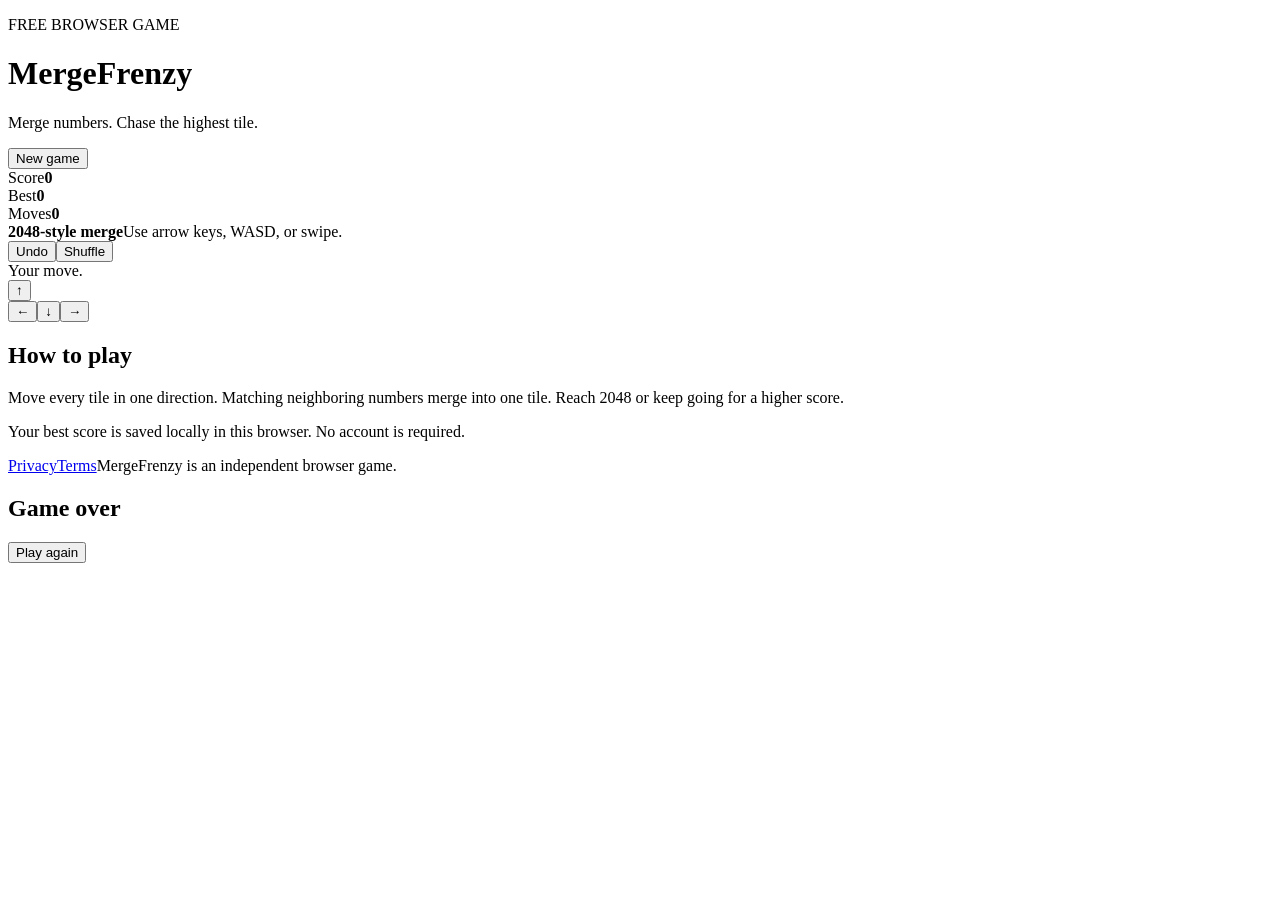
==== commit 76eab18d: "Apply MergeFrenzy production homepage" ====
--- a/index.html
+++ b/index.html
@@ -1,2087 +1,47 @@
+<!doctype html>
 <html lang="en">
 <head>
-  <meta charset="UTF-8">
-  <meta name="viewport" content="width=device-width, initial-scale=1.0, maximum-scale=1.0, user-scalable=no">
-  <meta name="theme-color" content="#0f172a">
-  <title>New Tab — 2048 Merge Browser Edition</title>
-  <style>
-    :root {
-      --bg: #0b0f19;
-      --surface: #151d30;
-      --surface-elevated: #1e2942;
-      --surface-hover: #263554;
-      --border: rgba(255, 255, 255, 0.08);
-      --border-focus: #3b82f6;
-      --text: #f1f5f9;
-      --text-muted: #94a3b8;
-      --accent: #38bdf8;
-      --accent-glow: rgba(56, 189, 248, 0.35);
-      --gold: #f59e0b;
-      --board-bg: #0f172a;
-      --cell-bg: #1e293b;
-      --radius: 16px;
-      --tile-radius: 10px;
-      --font: -apple-system, BlinkMacSystemFont, "Segoe UI", Roboto, "Helvetica Neue", Arial, sans-serif;
-    }
-
-    [data-theme="edge"] {
-      --bg: #0b1528;
-      --surface: #13223f;
-      --surface-elevated: #1b2f56;
-      --accent: #0078d4;
-      --accent-glow: rgba(0, 120, 212, 0.4);
-    }
-
-    [data-theme="light"] {
-      --bg: #f1f5f9;
-      --surface: #ffffff;
-      --surface-elevated: #f8fafc;
-      --surface-hover: #e2e8f0;
-      --border: rgba(0, 0, 0, 0.08);
-      --text: #0f172a;
-      --text-muted: #64748b;
-      --board-bg: #e2e8f0;
-      --cell-bg: #cbd5e1;
-    }
-
-    * { box-sizing: border-box; margin: 0; padding: 0; }
-    html, body { min-height: 100vh; font-family: var(--font); background: var(--bg); color: var(--text); overflow-x: hidden; }
-    button { font-family: inherit; cursor: pointer; border: none; background: none; }
-
-    /* Browser Shell Header / NTP Utilities */
-    .browser-header {
-      width: 100%;
-      background: var(--surface);
-      border-bottom: 1px solid var(--border);
-      padding: 8px 16px;
-      display: flex;
-      align-items: center;
-      justify-content: space-between;
-      position: sticky;
-      top: 0;
-      z-index: 50;
-      backdrop-filter: blur(12px);
-    }
-    .ext-badge {
-      display: flex;
-      align-items: center;
-      gap: 10px;
-      background: var(--surface-elevated);
-      padding: 6px 12px;
-      border-radius: 20px;
-      border: 1px solid var(--border);
-      font-size: 13px;
-      font-weight: 600;
-    }
-    .ext-icon {
-      width: 22px;
-      height: 22px;
-      background: linear-gradient(135deg, #f59e0b, #ef4444);
-      border-radius: 6px;
-      display: flex;
-      align-items: center;
-      justify-content: center;
-      color: white;
-      font-weight: 900;
-      font-size: 11px;
-      box-shadow: 0 2px 6px rgba(239, 68, 68, 0.4);
-    }
-    .ext-pill {
-      font-size: 10px;
-      text-transform: uppercase;
-      letter-spacing: 0.05em;
-      padding: 2px 6px;
-      border-radius: 10px;
-      background: rgba(56, 189, 248, 0.15);
-      color: var(--accent);
-      border: 1px solid var(--accent);
-    }
-
-    .header-tools {
-      display: flex;
-      align-items: center;
-      gap: 12px;
-    }
-    .weather-pill {
-      display: flex;
-      align-items: center;
-      gap: 6px;
-      font-size: 13px;
-      color: var(--text-muted);
-      background: var(--surface-elevated);
-      padding: 6px 12px;
-      border-radius: 20px;
-      border: 1px solid var(--border);
-    }
-    .tool-btn {
-      width: 34px;
-      height: 34px;
-      border-radius: 50%;
-      display: flex;
-      align-items: center;
-      justify-content: center;
-      color: var(--text);
-      background: var(--surface-elevated);
-      border: 1px solid var(--border);
-      font-size: 15px;
-      transition: all 0.2s;
-    }
-    .tool-btn:hover { background: var(--surface-hover); transform: translateY(-1px); }
-
-    /* Page Container */
-    .ntp-container {
-      max-width: 1280px;
-      margin: 0 auto;
-      padding: 16px 20px 60px;
-      display: flex;
-      flex-direction: column;
-      align-items: center;
-      gap: 20px;
-    }
-
-    /* Ad Banner Slot (IAB 728x90 / 970x90 Responsive) */
-    .ad-slot-leaderboard {
-      width: 100%;
-      max-width: 970px;
-      min-height: 90px;
-      background: var(--surface);
-      border: 1px solid var(--border);
-      border-radius: 12px;
-      position: relative;
-      display: flex;
-      align-items: center;
-      justify-content: space-between;
-      padding: 10px 20px;
-      overflow: hidden;
-      box-shadow: 0 4px 20px rgba(0,0,0,0.15);
-    }
-    .ad-tag-label {
-      position: absolute;
-      top: 4px;
-      right: 8px;
-      font-size: 9px;
-      text-transform: uppercase;
-      letter-spacing: 0.1em;
-      color: var(--text-muted);
-      display: flex;
-      align-items: center;
-      gap: 4px;
-    }
-    .ad-content-box {
-      display: flex;
-      align-items: center;
-      gap: 16px;
-      text-decoration: none;
-      color: inherit;
-      width: 100%;
-    }
-    .ad-sponsor-logo {
-      width: 52px;
-      height: 52px;
-      border-radius: 10px;
-      background: linear-gradient(135deg, #3b82f6, #8b5cf6);
-      display: flex;
-      align-items: center;
-      justify-content: center;
-      font-size: 26px;
-      color: white;
-      flex-shrink: 0;
-    }
-    .ad-sponsor-info h4 { font-size: 15px; margin-bottom: 2px; }
-    .ad-sponsor-info p { font-size: 12px; color: var(--text-muted); }
-    .ad-cta-btn {
-      margin-left: auto;
-      background: #2563eb;
-      color: white;
-      padding: 8px 16px;
-      border-radius: 8px;
-      font-size: 13px;
-      font-weight: 600;
-      white-space: nowrap;
-      transition: background 0.2s;
-    }
-    .ad-cta-btn:hover { background: #1d4ed8; }
-
-    /* Search & Portal Section */
-    .search-section {
-      width: 100%;
-      max-width: 680px;
-      display: flex;
-      flex-direction: column;
-      align-items: center;
-      gap: 14px;
-    }
-    .clock-widget {
-      font-size: 42px;
-      font-weight: 800;
-      letter-spacing: -0.03em;
-      text-shadow: 0 4px 20px rgba(0,0,0,0.25);
-    }
-    .greeting-text {
-      font-size: 14px;
-      color: var(--text-muted);
-      margin-top: -6px;
-    }
-
-    /* Engine Tabs & Search Bar */
-    .engine-bar {
-      display: flex;
-      gap: 6px;
-      background: var(--surface);
-      padding: 4px;
-      border-radius: 30px;
-      border: 1px solid var(--border);
-    }
-    .engine-chip {
-      padding: 6px 14px;
-      border-radius: 20px;
-      font-size: 12px;
-      font-weight: 600;
-      color: var(--text-muted);
-      transition: all 0.15s;
-    }
-    .engine-chip.active {
-      background: var(--surface-hover);
-      color: var(--text);
-      box-shadow: 0 2px 8px rgba(0,0,0,0.2);
-    }
-
-    .search-form {
-      width: 100%;
-      position: relative;
-      display: flex;
-      align-items: center;
-    }
-    .search-icon {
-      position: absolute;
-      left: 18px;
-      font-size: 17px;
-      color: var(--text-muted);
-      pointer-events: none;
-    }
-    .search-input {
-      width: 100%;
-      padding: 15px 50px 15px 50px;
-      border-radius: 32px;
-      background: var(--surface);
-      border: 1px solid var(--border);
-      color: var(--text);
-      font-size: 15px;
-      outline: none;
-      box-shadow: 0 8px 24px rgba(0,0,0,0.15);
-      transition: all 0.2s;
-    }
-    .search-input:focus {
-      border-color: var(--border-focus);
-      box-shadow: 0 0 0 3px var(--accent-glow), 0 8px 30px rgba(0,0,0,0.25);
-    }
-    .search-action-btn {
-      position: absolute;
-      right: 14px;
-      background: var(--surface-elevated);
-      color: var(--text-muted);
-      width: 32px;
-      height: 32px;
-      border-radius: 50%;
-      display: flex;
-      align-items: center;
-      justify-content: center;
-      font-size: 13px;
-    }
-
-    /* Speed Dial Shortcuts with Sponsored Links */
-    .shortcuts-bar {
-      display: flex;
-      flex-wrap: wrap;
-      justify-content: center;
-      gap: 12px;
-      width: 100%;
-      max-width: 820px;
-    }
-    .shortcut-item {
-      display: flex;
-      flex-direction: column;
-      align-items: center;
-      gap: 6px;
-      text-decoration: none;
-      color: var(--text);
-      width: 80px;
-      transition: transform 0.15s;
-    }
-    .shortcut-item:hover { transform: translateY(-3px); }
-    .shortcut-icon {
-      width: 48px;
-      height: 48px;
-      border-radius: 14px;
-      background: var(--surface);
-      border: 1px solid var(--border);
-      display: flex;
-      align-items: center;
-      justify-content: center;
-      font-size: 20px;
-      position: relative;
-      box-shadow: 0 4px 12px rgba(0,0,0,0.1);
-    }
-    .shortcut-sponsored {
-      position: absolute;
-      bottom: -4px;
-      font-size: 8px;
-      background: var(--gold);
-      color: #000;
-      font-weight: 800;
-      padding: 1px 4px;
-      border-radius: 4px;
-      letter-spacing: 0.05em;
-    }
-    .shortcut-label {
-      font-size: 11px;
-      font-weight: 500;
-      color: var(--text-muted);
-      text-align: center;
-      max-width: 74px;
-      overflow: hidden;
-      text-overflow: ellipsis;
-      white-space: nowrap;
-    }
-
-    /* Main Grid: Game + Sidebar */
-    .main-grid {
-      width: 100%;
-      display: grid;
-      grid-template-columns: minmax(0, 560px) 340px;
-      gap: 24px;
-      justify-content: center;
-      align-items: start;
-      margin-top: 10px;
-    }
-
-    /* Game Shell Card */
-    .game-extension-panel {
-      background: var(--surface);
-      border: 1px solid var(--border);
-      border-radius: 20px;
-      padding: 18px 20px;
-      box-shadow: 0 16px 40px rgba(0,0,0,0.25);
-      position: relative;
-    }
-    .panel-header {
-      display: flex;
-      align-items: center;
-      justify-content: space-between;
-      margin-bottom: 14px;
-    }
-    .panel-title {
-      display: flex;
-      align-items: center;
-      gap: 10px;
-    }
-    .game-logo-badge {
-      background: linear-gradient(135deg, #f59e0b, #ea580c);
-      width: 36px;
-      height: 36px;
-      border-radius: 10px;
-      display: flex;
-      align-items: center;
-      justify-content: center;
-      font-weight: 900;
-      font-size: 14px;
-      color: white;
-      box-shadow: 0 4px 12px rgba(245, 158, 11, 0.4);
-    }
-    .panel-title h3 { font-size: 16px; font-weight: 700; line-height: 1.2; }
-    .panel-title span { font-size: 11px; color: var(--text-muted); }
-
-    /* Score Hub */
-    .scores-row {
-      display: grid;
-      grid-template-columns: 1fr 1fr 1fr;
-      gap: 8px;
-      margin-bottom: 14px;
-    }
-    .score-card {
-      background: var(--surface-elevated);
-      border: 1px solid var(--border);
-      border-radius: 12px;
-      padding: 8px 10px;
-      text-align: center;
-      position: relative;
-    }
-    .score-title {
-      font-size: 10px;
-      text-transform: uppercase;
-      letter-spacing: 0.1em;
-      color: var(--text-muted);
-      font-weight: 700;
-    }
-    .score-num {
-      font-size: 20px;
-      font-weight: 800;
-      color: var(--text);
-      display: block;
-      margin-top: 2px;
-    }
-    .score-float {
-      position: absolute;
-      top: -10px;
-      left: 50%;
-      transform: translateX(-50%);
-      color: var(--gold);
-      font-weight: 800;
-      font-size: 16px;
-      pointer-events: none;
-      animation: floatUp 0.8s ease-out forwards;
-    }
-    @keyframes floatUp {
-      0% { opacity: 0; transform: translate(-50%, 8px); }
-      30% { opacity: 1; transform: translate(-50%, 0); }
-      100% { opacity: 0; transform: translate(-50%, -24px); }
-    }
-
-    /* Powerups & Tool Bar */
-    .powerups-bar {
-      display: flex;
-      gap: 8px;
-      margin-bottom: 14px;
-    }
-    .powerup-btn {
-      flex: 1;
-      display: flex;
-      align-items: center;
-      justify-content: center;
-      gap: 6px;
-      background: var(--surface-elevated);
-      border: 1px solid var(--border);
-      padding: 8px 6px;
-      border-radius: 10px;
-      color: var(--text);
-      font-size: 12px;
-      font-weight: 600;
-      transition: all 0.15s;
-    }
-    .powerup-btn:hover:not(:disabled) {
-      background: var(--surface-hover);
-      border-color: var(--accent);
-      transform: translateY(-1px);
-    }
-    .powerup-btn:disabled { opacity: 0.45; cursor: not-allowed; }
-    .badge-count {
-      background: rgba(56, 189, 248, 0.2);
-      color: var(--accent);
-      padding: 2px 6px;
-      border-radius: 8px;
-      font-size: 10px;
-      font-weight: 800;
-    }
-
-    /* 2048 Game Board */
-    .board-frame {
-      position: relative;
-      width: 100%;
-      aspect-ratio: 1 / 1;
-      background: var(--board-bg);
-      border-radius: var(--radius);
-      box-shadow: inset 0 2px 8px rgba(0,0,0,0.5), 0 1px 0 rgba(255,255,255,0.05);
-      border: 1px solid var(--border);
-      touch-action: none;
-      user-select: none;
-      overflow: hidden;
-    }
-    .cells, .tile-layer {
-      position: absolute;
-      inset: 0;
-    }
-    .cell {
-      position: absolute;
-      background: var(--cell-bg);
-      border-radius: var(--tile-radius);
-      box-shadow: inset 0 1px 2px rgba(0,0,0,0.2);
-    }
-    .tile {
-      position: absolute;
-      transition: transform 0.11s cubic-bezier(0.2, 0.8, 0.2, 1);
-      will-change: transform;
-      z-index: 2;
-    }
-    .tile-inner {
-      width: 100%;
-      height: 100%;
-      border-radius: var(--tile-radius);
-      display: flex;
-      align-items: center;
-      justify-content: center;
-      font-weight: 800;
-      letter-spacing: -0.02em;
-      box-shadow: 0 4px 10px rgba(0,0,0,0.25);
-    }
-    .tile.appear .tile-inner { animation: tilePop 0.18s ease-out; }
-    .tile.merged .tile-inner { animation: mergeBounce 0.22s ease-out; }
-    @keyframes tilePop {
-      0% { transform: scale(0.3); opacity: 0; }
-      100% { transform: scale(1); opacity: 1; }
-    }
-    @keyframes mergeBounce {
-      0% { transform: scale(0.8); }
-      50% { transform: scale(1.18); }
-      100% { transform: scale(1); }
-    }
-
-    /* Tile Styling */
-    .t2    { background: #e2e8f0; color: #1e293b; }
-    .t4    { background: #cbd5e1; color: #0f172a; }
-    .t8    { background: #fed7aa; color: #7c2d12; }
-    .t16   { background: #fdba74; color: #7c2d12; }
-    .t32   { background: #fb923c; color: #fff; }
-    .t64   { background: #f97316; color: #fff; }
-    .t128  { background: #fde047; color: #713f12; box-shadow: 0 0 12px rgba(253, 224, 71, 0.4); }
-    .t256  { background: #facc15; color: #713f12; box-shadow: 0 0 16px rgba(250, 204, 21, 0.5); }
-    .t512  { background: #eab308; color: #fff; box-shadow: 0 0 20px rgba(234, 179, 8, 0.6); }
-    .t1024 { background: #38bdf8; color: #082f49; box-shadow: 0 0 24px rgba(56, 189, 248, 0.65); }
-    .t2048 {
-      background: linear-gradient(135deg, #f59e0b, #ef4444);
-      color: #fff;
-      box-shadow: 0 0 30px rgba(239, 68, 68, 0.8);
-      animation: pulseGlow 1.5s infinite alternate;
-    }
-    .super {
-      background: linear-gradient(135deg, #a855f7, #ec4899);
-      color: #fff;
-      box-shadow: 0 0 30px rgba(236, 72, 153, 0.8);
-    }
-    @keyframes pulseGlow {
-      from { box-shadow: 0 0 20px rgba(245, 158, 11, 0.6); }
-      to { box-shadow: 0 0 36px rgba(239, 68, 68, 0.95); }
-    }
-
-    /* Hammer Mode Targeting */
-    .hammer-mode .tile { cursor: crosshair; }
-    .hammer-mode .tile:hover { filter: brightness(1.3) contrast(1.2); outline: 3px solid #ef4444; border-radius: var(--tile-radius); }
-
-    /* Overlay inside board */
-    .board-overlay {
-      position: absolute;
-      inset: 0;
-      background: rgba(15, 23, 42, 0.88);
-      backdrop-filter: blur(8px);
-      z-index: 10;
-      display: flex;
-      flex-direction: column;
-      align-items: center;
-      justify-content: center;
-      padding: 24px;
-      text-align: center;
-      opacity: 0;
-      pointer-events: none;
-      transition: opacity 0.25s ease;
-      border-radius: var(--radius);
-    }
-    .board-overlay.show { opacity: 1; pointer-events: auto; }
-    .overlay-badge { font-size: 40px; margin-bottom: 8px; }
-    .overlay-title { font-size: 24px; font-weight: 800; margin-bottom: 6px; }
-    .overlay-subtitle { font-size: 13px; color: var(--text-muted); max-width: 280px; margin-bottom: 16px; }
-
-    /* Action Buttons */
-    .btn-action {
-      background: #2563eb;
-      color: white;
-      padding: 10px 20px;
-      border-radius: 10px;
-      font-weight: 600;
-      font-size: 13px;
-      display: inline-flex;
-      align-items: center;
-      justify-content: center;
-      gap: 6px;
-      transition: background 0.2s, transform 0.1s;
-      width: 100%;
-      margin-bottom: 8px;
-    }
-    .btn-action:hover { background: #1d4ed8; }
-    .btn-action:active { transform: scale(0.98); }
-    .btn-action.gold { background: linear-gradient(135deg, #f59e0b, #d97706); color: #000; font-weight: 700; }
-    .btn-action.gold:hover { filter: brightness(1.1); }
-    .btn-action.secondary { background: var(--surface-elevated); color: var(--text); border: 1px solid var(--border); }
-    .btn-action.secondary:hover { background: var(--surface-hover); }
-
-    /* Sidebar Widgets & Ad Slots */
-    .sidebar {
-      display: flex;
-      flex-direction: column;
-      gap: 16px;
-    }
-
-    /* IAB 300x250 Medium Rectangle Ad */
-    .ad-slot-mrec {
-      width: 100%;
-      height: 250px;
-      background: var(--surface);
-      border: 1px solid var(--border);
-      border-radius: 14px;
-      position: relative;
-      display: flex;
-      flex-direction: column;
-      overflow: hidden;
-      box-shadow: 0 4px 18px rgba(0,0,0,0.15);
-    }
-    .ad-card-inner {
-      height: 100%;
-      display: flex;
-      flex-direction: column;
-      justify-content: space-between;
-      padding: 16px;
-      background: linear-gradient(180deg, rgba(37,99,235,0.06), rgba(30,41,59,0));
-      text-decoration: none;
-      color: inherit;
-    }
-    .mrec-header {
-      display: flex;
-      align-items: center;
-      gap: 12px;
-    }
-    .mrec-icon {
-      width: 44px;
-      height: 44px;
-      border-radius: 10px;
-      background: linear-gradient(135deg, #10b981, #059669);
-      display: flex;
-      align-items: center;
-      justify-content: center;
-      font-size: 24px;
-    }
-    .mrec-content h4 { font-size: 15px; margin-bottom: 2px; }
-    .mrec-content span { font-size: 11px; color: var(--text-muted); }
-    .mrec-preview {
-      background: var(--surface-elevated);
-      border: 1px dashed var(--border);
-      border-radius: 10px;
-      padding: 12px;
-      font-size: 12px;
-      color: var(--text-muted);
-      line-height: 1.4;
-      margin: 10px 0;
-    }
-    .mrec-footer {
-      display: flex;
-      align-items: center;
-      justify-content: space-between;
-    }
-    .ad-stars { color: #f59e0b; font-size: 12px; }
-
-    /* Trending & News Widget */
-    .trending-card {
-      background: var(--surface);
-      border: 1px solid var(--border);
-      border-radius: 14px;
-      padding: 16px;
-    }
-    .trending-title {
-      font-size: 12px;
-      text-transform: uppercase;
-      letter-spacing: 0.1em;
-      color: var(--text-muted);
-      font-weight: 700;
-      margin-bottom: 12px;
-      display: flex;
-      align-items: center;
-      justify-content: space-between;
-    }
-    .trend-list {
-      list-style: none;
-      display: flex;
-      flex-direction: column;
-      gap: 10px;
-    }
-    .trend-item {
-      display: flex;
-      align-items: flex-start;
-      gap: 10px;
-      font-size: 12.5px;
-      color: var(--text);
-      cursor: pointer;
-      text-decoration: none;
-    }
-    .trend-item:hover { color: var(--accent); }
-    .trend-num {
-      font-weight: 800;
-      color: var(--accent);
-      min-width: 16px;
-    }
-    .trend-tag {
-      font-size: 9px;
-      background: var(--surface-elevated);
-      padding: 2px 6px;
-      border-radius: 4px;
-      color: var(--text-muted);
-      margin-top: 2px;
-      display: inline-block;
-    }
-
-    /* Rewarded Video Modal */
-    .modal-backdrop {
-      position: fixed;
-      inset: 0;
-      background: rgba(0, 0, 0, 0.85);
-      backdrop-filter: blur(10px);
-      z-index: 200;
-      display: flex;
-      align-items: center;
-      justify-content: center;
-      padding: 20px;
-      opacity: 0;
-      pointer-events: none;
-      transition: opacity 0.25s ease;
-    }
-    .modal-backdrop.open { opacity: 1; pointer-events: auto; }
-    .ad-video-modal {
-      width: 100%;
-      max-width: 440px;
-      background: var(--surface);
-      border: 1px solid var(--border);
-      border-radius: 20px;
-      overflow: hidden;
-      box-shadow: 0 25px 60px -15px rgba(0, 0, 0, 0.7);
-    }
-    .ad-video-header {
-      padding: 12px 18px;
-      background: var(--surface-elevated);
-      border-bottom: 1px solid var(--border);
-      display: flex;
-      align-items: center;
-      justify-content: space-between;
-      font-size: 12px;
-      color: var(--text-muted);
-      font-weight: 600;
-    }
-    .ad-video-screen {
-      height: 230px;
-      background: #020617;
-      position: relative;
-      display: flex;
-      flex-direction: column;
-      align-items: center;
-      justify-content: center;
-      padding: 20px;
-      text-align: center;
-      background-image: radial-gradient(circle at 50% 50%, #1e3a8a 0%, #020617 80%);
-    }
-    .ad-video-timer {
-      position: absolute;
-      top: 12px;
-      right: 12px;
-      background: rgba(0,0,0,0.6);
-      padding: 4px 10px;
-      border-radius: 20px;
-      font-size: 12px;
-      font-weight: 700;
-      color: #fff;
-    }
-    .ad-video-progress {
-      position: absolute;
-      bottom: 0;
-      left: 0;
-      height: 4px;
-      background: #3b82f6;
-      width: 0%;
-      transition: width 1s linear;
-    }
-    .ad-video-footer {
-      padding: 16px 20px;
-      display: flex;
-      flex-direction: column;
-      gap: 8px;
-    }
-
-    /* Extension Settings / Info Modal */
-    .ext-settings-modal {
-      width: 100%;
-      max-width: 420px;
-      background: var(--surface);
-      border: 1px solid var(--border);
-      border-radius: 20px;
-      padding: 24px;
-      box-shadow: 0 20px 50px rgba(0,0,0,0.5);
-    }
-    .ext-settings-modal h3 { font-size: 18px; margin-bottom: 8px; }
-    .ext-settings-modal p { font-size: 13px; color: var(--text-muted); margin-bottom: 16px; line-height: 1.5; }
-    .setting-row {
-      display: flex;
-      align-items: center;
-      justify-content: space-between;
-      padding: 10px 0;
-      border-bottom: 1px solid var(--border);
-      font-size: 13px;
-    }
-
-    /* Footer Bottom Ad */
-    .footer-ad-container {
-      width: 100%;
-      max-width: 970px;
-      margin-top: 10px;
-    }
-
-    /* Responsive adjustments */
-    @media (max-width: 920px) {
-      .main-grid {
-        grid-template-columns: minmax(0, 520px);
-      }
-      .sidebar {
-        max-width: 520px;
-        width: 100%;
-        margin: 0 auto;
-      }
-      .ad-slot-leaderboard {
-        flex-direction: column;
-        align-items: flex-start;
-        gap: 12px;
-        min-height: auto;
-      }
-      .ad-cta-btn {
-        margin-left: 0;
-        width: 100%;
-        text-align: center;
-      }
-    }
-
-    @media (max-width: 480px) {
-      .ntp-container { padding: 12px 12px 40px; gap: 14px; }
-      .clock-widget { font-size: 34px; }
-      .shortcut-item { width: 68px; }
-      .shortcut-icon { width: 42px; height: 42px; font-size: 18px; }
-      .scores-row { gap: 6px; }
-      .score-card { padding: 6px 4px; }
-      .score-num { font-size: 17px; }
-    }
-  </style>
+<meta charset="utf-8">
+<meta name="viewport" content="width=device-width, initial-scale=1, viewport-fit=cover">
+<meta name="theme-color" content="#111827">
+<meta name="description" content="MergeFrenzy is a free 2048-style number merging puzzle game. Play instantly in your browser.">
+<meta name="robots" content="index,follow,max-image-preview:large">
+<link rel="canonical" href="https://solaradex.github.io/MergeFrenzy/">
+<link rel="manifest" href="manifest.webmanifest">
+<link rel="icon" href="assets/favicon.svg" type="image/svg+xml">
+<meta property="og:type" content="website">
+<meta property="og:title" content="MergeFrenzy — Free Merge Puzzle Game">
+<meta property="og:description" content="Play MergeFrenzy, a fast 2048-style number merging puzzle game.">
+<meta property="og:url" content="https://solaradex.github.io/MergeFrenzy/">
+<title>MergeFrenzy — Free Merge Puzzle Game</title>
+<link rel="stylesheet" href="styles.css">
 </head>
-<body data-theme="dark">
-
-  <!-- Real Browser Shell NTP Header -->
-  <header class="browser-header">
-    <div class="ext-badge" id="openExtInfo" title="Click to view Extension Details">
-      <div class="ext-icon">2K</div>
-      <span>2048 Merge Tab</span>
-      <span class="ext-pill">Active Add-in</span>
-    </div>
-
-    <div class="header-tools">
-      <div class="weather-pill" id="weatherWidget">
-        <span>🌤️</span>
-        <span id="weatherText">72°F · New York</span>
-      </div>
-      <button class="tool-btn" id="themeToggle" title="Switch Theme (Dark / Edge / Light)">🎨</button>
-      <button class="tool-btn" id="soundBtn" title="Toggle Sound">🔊</button>
-      <button class="tool-btn" id="settingsBtn" title="Extension Settings">⚙️</button>
-    </div>
-  </header>
-
-  <main class="ntp-container">
-
-    <!-- Top Leaderboard Ad Slot (Monetization Engine) -->
-    <div class="ad-slot-leaderboard" id="topAdSlot">
-      <div class="ad-tag-label">
-        <span>Sponsored</span>
-        <span>ⓘ</span>
-      </div>
-      <a href="https://aws.amazon.com" target="_blank" rel="noopener sponsored" class="ad-content-box" id="topAdLink">
-        <div class="ad-sponsor-logo" id="topAdLogo">⚡</div>
-        <div class="ad-sponsor-info">
-          <h4 id="topAdTitle">CloudHost Pro — Deploy in 10 Seconds</h4>
-          <p id="topAdDesc">Get $200 free cloud credits. Ultra-low latency NVMe SSD servers worldwide.</p>
-        </div>
-        <div class="ad-cta-btn" id="topAdBtn">Try Free →</div>
-      </a>
-    </div>
-
-    <!-- Search Engine Section with Multi-Engine Support -->
-    <section class="search-section">
-      <div class="clock-widget" id="clockEl">12:00</div>
-      <div class="greeting-text" id="greetingEl">Good day, Player</div>
-
-      <div class="engine-bar" role="tablist">
-        <button class="engine-chip active" data-engine="google">Google</button>
-        <button class="engine-chip" data-engine="bing">Bing</button>
-        <button class="engine-chip" data-engine="edge">Edge Copilot</button>
-        <button class="engine-chip" data-engine="duck">DuckDuckGo</button>
-      </div>
-
-      <form class="search-form" id="searchForm" target="_blank">
-        <span class="search-icon">🔍</span>
-        <input type="text" class="search-input" id="searchInput" placeholder="Search with Google or type a URL..." autocomplete="off">
-        <button type="submit" class="search-action-btn" title="Search">↵</button>
-      </form>
-    </section>
-
-    <!-- Speed Dial Shortcuts (Includes Sponsored Affiliate Links) -->
-    <nav class="shortcuts-bar" aria-label="Quick links">
-      <a href="https://www.youtube.com" target="_blank" rel="noopener" class="shortcut-item">
-        <div class="shortcut-icon" style="color: #ef4444;">▶</div>
-        <span class="shortcut-label">YouTube</span>
-      </a>
-      <a href="https://www.reddit.com" target="_blank" rel="noopener" class="shortcut-item">
-        <div class="shortcut-icon" style="color: #f97316;">🤖</div>
-        <span class="shortcut-label">Reddit</span>
-      </a>
-      <a href="https://github.com" target="_blank" rel="noopener" class="shortcut-item">
-        <div class="shortcut-icon" style="color: #e2e8f0;">🐙</div>
-        <span class="shortcut-label">GitHub</span>
-      </a>
-      <a href="https://www.amazon.com" target="_blank" rel="noopener" class="shortcut-item">
-        <div class="shortcut-icon" style="color: #f59e0b;">📦</div>
-        <span class="shortcut-label">Amazon</span>
-      </a>
-      <!-- Monetized Sponsored Affiliate Shortcuts -->
-      <a href="#" class="shortcut-item sponsored-link" data-ad-name="NordVPN Special">
-        <div class="shortcut-icon" style="color: #38bdf8;">
-          🛡️
-          <span class="shortcut-sponsored">AD</span>
-        </div>
-        <span class="shortcut-label">NordVPN</span>
-      </a>
-      <a href="#" class="shortcut-item sponsored-link" data-ad-name="Booking Travels">
-        <div class="shortcut-icon" style="color: #3b82f6;">
-          ✈️
-          <span class="shortcut-sponsored">AD</span>
-        </div>
-        <span class="shortcut-label">Flights Deals</span>
-      </a>
-      <a href="#" class="shortcut-item sponsored-link" data-ad-name="Shopify Commerce">
-        <div class="shortcut-icon" style="color: #10b981;">
-          🛍️
-          <span class="shortcut-sponsored">AD</span>
-        </div>
-        <span class="shortcut-label">Start Store</span>
-      </a>
-    </nav>
-
-    <!-- Main Workspace: Game Panel + Widget Sidebar -->
-    <div class="main-grid">
-
-      <!-- 2048 Interactive Game Hub -->
-      <section class="game-extension-panel" id="gamePanel">
-        <div class="panel-header">
-          <div class="panel-title">
-            <div class="game-logo-badge">2048</div>
-            <div>
-              <h3>2048 Turbo Merge</h3>
-              <span>Embedded New Tab Add-in</span>
-            </div>
-          </div>
-          <button class="btn-action secondary" style="width: auto; padding: 6px 12px; margin-bottom: 0;" id="newGameBtn">
-            ↻ Restart
-          </button>
-        </div>
-
-        <!-- Scores & Level Status -->
-        <div class="scores-row">
-          <div class="score-card" id="scoreBox">
-            <span class="score-title">Current</span>
-            <span class="score-num" id="scoreEl">0</span>
-          </div>
-          <div class="score-card">
-            <span class="score-title">Best Score</span>
-            <span class="score-num" id="bestEl">0</span>
-          </div>
-          <div class="score-card">
-            <span class="score-title">Session</span>
-            <span class="score-num" id="movesEl">0</span>
-          </div>
-        </div>
-
-        <!-- Interactive Powerups (Boost retention and ad monetization) -->
-        <div class="powerups-bar">
-          <button class="powerup-btn" id="undoBtn" title="Revert last tile move">
-            ↶ Undo <span class="badge-count" id="undoCount">3</span>
-          </button>
-          <button class="powerup-btn" id="hammerBtn" title="Destroy an annoying tile">
-            🔨 Hammer <span class="badge-count" id="hammerCount">1</span>
-          </button>
-          <button class="powerup-btn" id="shuffleBtn" title="Shuffle existing tiles">
-            🔀 Shuffle <span class="badge-count" id="shuffleCount">1</span>
-          </button>
-          <button class="powerup-btn" id="rewardBtn" style="border-color: var(--gold);" title="Watch short clip for +3 Undos & +1 Hammer">
-            🎬 +Powerups
-          </button>
-        </div>
-
-        <!-- The 2048 Board -->
-        <div class="board-frame" id="board">
-          <div class="cells" id="cells"></div>
-          <div class="tile-layer" id="tileLayer"></div>
-
-          <!-- Dynamic Board Overlay (Win / Game Over) -->
-          <div class="board-overlay" id="boardOverlay">
-            <div class="overlay-badge" id="ovBadge">🏆</div>
-            <h2 class="overlay-title" id="ovTitle">Level Complete!</h2>
-            <p class="overlay-subtitle" id="ovDesc">You reached the legendary 2048 tile. Continue your streak or claim high score bonus.</p>
-            <div style="width: 100%; max-width: 260px;" id="ovButtons">
-              <button class="btn-action gold" id="ovActionPrimary">Keep Playing</button>
-              <button class="btn-action secondary" id="ovActionSecondary">New Game</button>
-            </div>
-          </div>
-        </div>
-      </section>
-
-      <!-- Sidebar: High CPM 300x250 Ad + Daily Trending Topics -->
-      <aside class="sidebar">
-
-        <!-- 300x250 Rectangle Ad Slot -->
-        <div class="ad-slot-mrec">
-          <div class="ad-tag-label">
-            <span>Sponsored</span>
-            <span>ⓘ</span>
-          </div>
-          <a href="https://nordvpn.com" target="_blank" rel="noopener sponsored" class="ad-card-inner" id="sidebarAdLink">
-            <div class="mrec-header">
-              <div class="mrec-icon" id="sidebarAdIcon">🛡️</div>
-              <div class="mrec-content">
-                <h4 id="sidebarAdTitle">Ultra VPN Security</h4>
-                <span id="sidebarAdSubtitle">Next-Gen Privacy Suite</span>
-              </div>
-            </div>
-            <div class="mrec-preview" id="sidebarAdText">
-              Protect your online browsing with 256-bit AES encryption. Unblock 60+ countries with lightning 10Gbps speeds.
-            </div>
-            <div class="mrec-footer">
-              <span class="ad-stars">★★★★★ 4.9/5</span>
-              <span class="ad-cta-btn" style="padding: 6px 12px; font-size: 11px;">Claim 70% Off</span>
-            </div>
-          </a>
-        </div>
-
-        <!-- Trending Search Queries / Microsoft Edge & Google feed style -->
-        <div class="trending-card">
-          <div class="trending-title">
-            <span>🔥 Trending Today</span>
-            <span style="font-size: 10px; cursor: pointer;" id="refreshTrends">Refresh ↻</span>
-          </div>
-          <ul class="trend-list" id="trendList">
-            <li>
-              <a href="https://www.google.com/search?q=2048+tips+and+strategies" target="_blank" class="trend-item">
-                <span class="trend-num">1</span>
-                <div>
-                  2048 merge high score strategy guide
-                  <div><span class="trend-tag">Gaming</span></div>
-                </div>
-              </a>
-            </li>
-            <li>
-              <a href="https://www.google.com/search?q=new+web+browser+features" target="_blank" class="trend-item">
-                <span class="trend-num">2</span>
-                <div>
-                  Next-generation browser extensions & speed
-                  <div><span class="trend-tag">Tech & Web</span></div>
-                </div>
-              </a>
-            </li>
-            <li>
-              <a href="https://www.google.com/search?q=space+exploration+news" target="_blank" class="trend-item">
-                <span class="trend-num">3</span>
-                <div>
-                  James Webb Telescope discovers prehistoric ring
-                  <div><span class="trend-tag">Science</span></div>
-                </div>
-              </a>
-            </li>
-            <li>
-              <a href="https://www.google.com/search?q=best+productivity+hacks" target="_blank" class="trend-item">
-                <span class="trend-num">4</span>
-                <div>
-                  5 browser shortcuts that save 2 hours every day
-                  <div><span class="trend-tag">Productivity</span></div>
-                </div>
-              </a>
-            </li>
-          </ul>
-        </div>
-
-        <!-- Add-in Quick Tip Card -->
-        <div class="trending-card" style="background: var(--surface-elevated);">
-          <div class="trending-title">
-            <span>💡 Extension Shortcuts</span>
-          </div>
-          <p style="font-size: 12px; color: var(--text-muted); line-height: 1.5;">
-            Use <kbd style="background: rgba(255,255,255,0.1); padding: 2px 5px; border-radius: 4px; color: var(--text);">WASD</kbd> or <kbd style="background: rgba(255,255,255,0.1); padding: 2px 5px; border-radius: 4px; color: var(--text);">Arrow Keys</kbd> to slide. Watch a sponsored sponsor clip anytime to earn free Hammers & Undos!
-          </p>
-        </div>
-
-      </aside>
-    </div>
-
-    <!-- Bottom Leaderboard Ad Slot -->
-    <div class="footer-ad-container">
-      <div class="ad-slot-leaderboard" style="min-height: 80px;">
-        <div class="ad-tag-label">
-          <span>Featured Partner</span>
-          <span>ⓘ</span>
-        </div>
-        <a href="https://www.shopify.com" target="_blank" rel="noopener sponsored" class="ad-content-box">
-          <div class="ad-sponsor-logo" style="background: linear-gradient(135deg, #10b981, #047857);">🛒</div>
-          <div class="ad-sponsor-info">
-            <h4>Build Your Online E-Commerce Store with Shopify</h4>
-            <p>Sign up now for $1/month for your first 3 months. No coding skills needed.</p>
-          </div>
-          <div class="ad-cta-btn" style="background: #059669;">Get Started Free →</div>
-        </a>
-      </div>
-    </div>
-
-  </main>
-
-  <!-- Rewarded Video Ad Modal (Mock video player delivering high eCPM simulation) -->
-  <div class="modal-backdrop" id="videoAdModal">
-    <div class="ad-video-modal">
-      <div class="ad-video-header">
-        <span>🎬 Sponsored Commercial Reel</span>
-        <span id="adBrandName">CyberDefense 360</span>
-      </div>
-      <div class="ad-video-screen">
-        <div class="ad-video-timer" id="adTimerText">Reward in 5s</div>
-        <div style="font-size: 48px; margin-bottom: 8px;" id="adScreenIcon">🛡️</div>
-        <h3 style="color: #fff; font-size: 18px; margin-bottom: 4px;" id="adScreenHeadline">Enterprise Zero-Trust Defense</h3>
-        <p style="color: #94a3b8; font-size: 12px; max-width: 280px;" id="adScreenBody">Streamline threat detection and secure all remote endpoints in minutes.</p>
-        <div class="ad-video-progress" id="adProgressBar"></div>
-      </div>
-      <div class="ad-video-footer">
-        <button class="btn-action gold" id="claimRewardBtn" disabled>Watching Sponsor Clip (5s)...</button>
-        <button class="btn-action secondary" id="closeAdEarlyBtn" style="font-size: 11px; padding: 6px;">Skip & Forfeit Reward</button>
-      </div>
-    </div>
-  </div>
-
-  <!-- Settings & Add-in Details Modal -->
-  <div class="modal-backdrop" id="settingsModal">
-    <div class="ext-settings-modal">
-      <div style="display:flex; justify-content:space-between; align-items:center; margin-bottom: 12px;">
-        <h3>Add-in Preferences</h3>
-        <button id="closeSettingsBtn" style="color:var(--text-muted); font-size: 20px;">✕</button>
-      </div>
-      <p>Configure your 2048 Merge New Tab extension behavior and display preferences.</p>
-
-      <div class="setting-row">
-        <span>Game Sound & Audio Effects</span>
-        <input type="checkbox" id="soundToggleCheck" checked style="accent-color: #3b82f6; width: 18px; height: 18px;">
-      </div>
-      <div class="setting-row">
-        <span>Default Search Engine</span>
-        <select id="engineSelect" style="background:var(--surface-elevated); color:var(--text); border:1px solid var(--border); padding:4px 8px; border-radius:6px;">
-          <option value="google">Google</option>
-          <option value="bing">Microsoft Bing</option>
-          <option value="edge">Edge Copilot</option>
-          <option value="duck">DuckDuckGo</option>
-        </select>
-      </div>
-      <div class="setting-row">
-        <span>Color Theme</span>
-        <select id="themeSelect" style="background:var(--surface-elevated); color:var(--text); border:1px solid var(--border); padding:4px 8px; border-radius:6px;">
-          <option value="dark">Dark Chrome</option>
-          <option value="edge">Microsoft Edge Blue</option>
-          <option value="light">Crisp Light</option>
-        </select>
-      </div>
-      <div class="setting-row">
-        <span>High-Score Saved</span>
-        <button class="btn-action secondary" id="resetBestBtn" style="width:auto; margin:0; padding:4px 10px; font-size:11px;">Reset Best</button>
-      </div>
-      <div style="margin-top: 18px;">
-        <button class="btn-action" id="saveSettingsBtn">Save & Apply</button>
-      </div>
-    </div>
-  </div>
-
-  <script>
-  (function(){
-    'use strict';
-
-    /* ============================================================
-       AUDIO SYNTHESIZER (Web Audio API)
-       ============================================================ */
-    let audioCtx = null;
-    let soundEnabled = true;
-
-    function getAudio() {
-      if (!soundEnabled) return null;
-      if (!audioCtx) {
-        const AC = window.AudioContext || window.webkitAudioContext;
-        if (!AC) return null;
-        try { audioCtx = new AC(); } catch(e) { return null; }
-      }
-      if (audioCtx.state === 'suspended') audioCtx.resume();
-      return audioCtx;
-    }
-
-    function playTone(freq, dur, type, vol, delay) {
-      const a = getAudio();
-      if (!a) return;
-      const t0 = a.currentTime + (delay || 0);
-      const osc = a.createOscillator();
-      const gain = a.createGain();
-      osc.type = type || 'sine';
-      osc.frequency.setValueAtTime(freq, t0);
-      gain.gain.setValueAtTime(0.0001, t0);
-      gain.gain.linearRampToValueAtTime(vol || 0.05, t0 + 0.012);
-      gain.gain.exponentialRampToValueAtTime(0.0001, t0 + dur);
-      osc.connect(gain);
-      gain.connect(a.destination);
-      osc.start(t0);
-      osc.stop(t0 + dur + 0.04);
-    }
-
-    function soundSlide() { playTone(220, 0.06, 'triangle', 0.03); }
-    function soundMerge(val, idx) {
-      const base = 280 + Math.log2(Math.max(4, val)) * 55;
-      playTone(base, 0.15, 'sine', 0.06, (idx || 0) * 0.03);
-      playTone(base * 1.5, 0.12, 'triangle', 0.025, (idx || 0) * 0.03 + 0.02);
-    }
-    function soundPowerup() {
-      [440, 554, 659, 880].forEach((f, i) => playTone(f, 0.16, 'sine', 0.05, i * 0.05));
-    }
-    function soundHammer() {
-      playTone(140, 0.22, 'sawtooth', 0.08);
-      playTone(90, 0.28, 'triangle', 0.1, 0.05);
-    }
-    function soundWin() {
-      [523.25, 659.25, 783.99, 1046.50].forEach((f, i) => playTone(f, 0.35, 'sine', 0.07, i * 0.12));
-    }
-    function soundGameOver() {
-      [360, 290, 220, 150].forEach((f, i) => playTone(f, 0.32, 'sawtooth', 0.05, i * 0.13));
-    }
-
-    /* ============================================================
-       GAME LOGIC & CONSTANTS
-       ============================================================ */
-    const GRID_SIZE = 4;
-    const STORAGE_KEY_BEST = 'ntp_2048_best';
-    const STORAGE_KEY_STATE = 'ntp_2048_gamestate';
-
-    let grid = [];
-    let score = 0;
-    let bestScore = 0;
-    let moves = 0;
-    let undosLeft = 3;
-    let hammersLeft = 1;
-    let shufflesLeft = 1;
-    let hammerActive = false;
-    let isGameOver = false;
-    let isWon = false;
-    let keepPlaying = false;
-    let isBusy = false;
-    let renderedTiles = [];
-    let tileIdCounter = 0;
-    let historyStack = [];
-
-    const boardEl = document.getElementById('board');
-    const cellsEl = document.getElementById('cells');
-    const tileLayer = document.getElementById('tileLayer');
-    const overlayEl = document.getElementById('boardOverlay');
-    const ovTitle = document.getElementById('ovTitle');
-    const ovDesc = document.getElementById('ovDesc');
-    const ovBadge = document.getElementById('ovBadge');
-    const ovActionPrimary = document.getElementById('ovActionPrimary');
-    const ovActionSecondary = document.getElementById('ovActionSecondary');
-
-    const scoreEl = document.getElementById('scoreEl');
-    const bestEl = document.getElementById('bestEl');
-    const movesEl = document.getElementById('movesEl');
-    const scoreBox = document.getElementById('scoreBox');
-    const undoCount = document.getElementById('undoCount');
-    const hammerCount = document.getElementById('hammerCount');
-    const shuffleCount = document.getElementById('shuffleCount');
-
-    const undoBtn = document.getElementById('undoBtn');
-    const hammerBtn = document.getElementById('hammerBtn');
-    const shuffleBtn = document.getElementById('shuffleBtn');
-    const newGameBtn = document.getElementById('newGameBtn');
-    const rewardBtn = document.getElementById('rewardBtn');
-
-    let boardMetrics = { pad: 10, gap: 10, cell: 70 };
-
-    function calculateBoardMetrics() {
-      const width = boardEl.clientWidth || 320;
-      const pad = Math.max(8, Math.round(width * 0.03));
-      const gap = Math.max(8, Math.round(width * 0.03));
-      const cell = (width - pad * 2 - gap * (GRID_SIZE - 1)) / GRID_SIZE;
-      boardMetrics = { pad, gap, cell };
-    }
-
-    function getTilePosition(r, c) {
-      return {
-        x: boardMetrics.pad + c * (boardMetrics.cell + boardMetrics.gap),
-        y: boardMetrics.pad + r * (boardMetrics.cell + boardMetrics.gap)
-      };
-    }
-
-    function getTileFontSize(val) {
-      const s = String(val).length;
-      const factor = s <= 2 ? 0.44 : s === 3 ? 0.36 : s === 4 ? 0.28 : 0.22;
-      return Math.max(12, Math.round(boardMetrics.cell * factor));
-    }
-
-    function setupCellGrid() {
-      cellsEl.innerHTML = '';
-      for (let i = 0; i < GRID_SIZE * GRID_SIZE; i++) {
-        const d = document.createElement('div');
-        d.className = 'cell';
-        cellsEl.appendChild(d);
-      }
-    }
-
-    function renderCellPlacements() {
-      calculateBoardMetrics();
-      const cellNodes = cellsEl.children;
-      for (let i = 0; i < cellNodes.length; i++) {
-        const r = Math.floor(i / GRID_SIZE);
-        const c = i % GRID_SIZE;
-        const pos = getTilePosition(r, c);
-        const el = cellNodes[i];
-        el.style.width = boardMetrics.cell + 'px';
-        el.style.height = boardMetrics.cell + 'px';
-        el.style.transform = `translate(${pos.x}px, ${pos.y}px)`;
-      }
-
-      // Sync active rendered tiles
-      for (const t of renderedTiles) {
-        if (!t.el) continue;
-        t.el.style.width = boardMetrics.cell + 'px';
-        t.el.style.height = boardMetrics.cell + 'px';
-        t.el.style.fontSize = getTileFontSize(t.value) + 'px';
-        const pos = getTilePosition(t.r, t.c);
-        t.el.style.transform = `translate(${pos.x}px, ${pos.y}px)`;
-      }
-    }
-
-    function getTileClass(val) {
-      return val <= 2048 ? `t${val}` : 'super';
-    }
-
-    function createTile(val, r, c) {
-      const tile = { id: ++tileIdCounter, value: val, r, c, el: null };
-      grid[r][c] = tile;
-      return tile;
-    }
-
-    function spawnTileElement(tile, animClass) {
-      const el = document.createElement('div');
-      el.className = 'tile';
-      el.dataset.tileId = tile.id;
-      const inner = document.createElement('div');
-      inner.className = 'tile-inner ' + getTileClass(tile.value);
-      inner.textContent = tile.value;
-      el.appendChild(inner);
-
-      el.style.width = boardMetrics.cell + 'px';
-      el.style.height = boardMetrics.cell + 'px';
-      el.style.fontSize = getTileFontSize(tile.value) + 'px';
-      const pos = getTilePosition(tile.r, tile.c);
-      el.style.transform = `translate(${pos.x}px, ${pos.y}px)`;
-
-      if (animClass) el.classList.add(animClass);
-
-      // Tile click for Hammer powerup
-      el.addEventListener('click', function(e) {
-        if (!hammerActive) return;
-        e.stopPropagation();
-        useHammerOnTile(tile);
-      });
-
-      tileLayer.appendChild(el);
-      tile.el = el;
-      renderedTiles.push(tile);
-      return el;
-    }
-
-    function removeTileElement(tile) {
-      if (tile.el && tile.el.parentNode) {
-        tile.el.parentNode.removeChild(tile.el);
-      }
-      tile.el = null;
-      const idx = renderedTiles.indexOf(tile);
-      if (idx !== -1) renderedTiles.splice(idx, 1);
-    }
-
-    function syncBoardPositions() {
-      for (const t of renderedTiles) {
-        if (!t.el) continue;
-        const pos = getTilePosition(t.r, t.c);
-        t.el.style.transform = `translate(${pos.x}px, ${pos.y}px)`;
-      }
-    }
-
-    function getEmptyCoordinates() {
-      const empty = [];
-      for (let r = 0; r < GRID_SIZE; r++) {
-        for (let c = 0; c < GRID_SIZE; c++) {
-          if (!grid[r][c]) empty.push([r, c]);
-        }
-      }
-      return empty;
-    }
-
-    function addRandomTile() {
-      const empties = getEmptyCoordinates();
-      if (!empties.length) return null;
-      const pick = empties[Math.floor(Math.random() * empties.length)];
-      const val = Math.random() < 0.9 ? 2 : 4;
-      const tile = createTile(val, pick[0], pick[1]);
-      spawnTileElement(tile, 'appear');
-      return tile;
-    }
-
-    function checkMovesAvailable() {
-      for (let r = 0; r < GRID_SIZE; r++) {
-        for (let c = 0; c < GRID_SIZE; c++) {
-          const t = grid[r][c];
-          if (!t) return true;
-          if (c < GRID_SIZE - 1 && grid[r][c + 1] && grid[r][c + 1].value === t.value) return true;
-          if (r < GRID_SIZE - 1 && grid[r + 1][c] && grid[r + 1][c].value === t.value) return true;
-        }
-      }
-      return false;
-    }
-
-    function has2048Tile() {
-      for (let r = 0; r < GRID_SIZE; r++) {
-        for (let c = 0; c < GRID_SIZE; c++) {
-          if (grid[r][c] && grid[r][c].value >= 2048) return true;
-        }
-      }
-      return false;
-    }
-
-    function saveStateToStorage() {
-      try {
-        const state = {
-          cells: grid.map(row => row.map(t => t ? t.value : 0)),
-          score, moves, undosLeft, hammersLeft, shufflesLeft
-        };
-        localStorage.setItem(STORAGE_KEY_STATE, JSON.stringify(state));
-      } catch(e) {}
-    }
-
-    function captureSnapshot() {
-      return {
-        cells: grid.map(row => row.map(t => t ? t.value : 0)),
-        score,
-        moves
-      };
-    }
-
-    function updateScoreUI(gain) {
-      scoreEl.textContent = score;
-      movesEl.textContent = moves;
-      if (score > bestScore) {
-        bestScore = score;
-        try { localStorage.setItem(STORAGE_KEY_BEST, String(bestScore)); } catch(e) {}
-        bestEl.textContent = bestScore;
-      }
-      if (gain && gain > 0) {
-        const floatSpan = document.createElement('span');
-        floatSpan.className = 'score-float';
-        floatSpan.textContent = `+${gain}`;
-        scoreBox.appendChild(floatSpan);
-        setTimeout(() => { if (floatSpan.parentNode) floatSpan.parentNode.removeChild(floatSpan); }, 800);
-      }
-      undoCount.textContent = undosLeft;
-      hammerCount.textContent = hammersLeft;
-      shuffleCount.textContent = shufflesLeft;
-      undoBtn.disabled = undosLeft <= 0 || historyStack.length === 0;
-      hammerBtn.disabled = hammersLeft <= 0;
-      shuffleBtn.disabled = shufflesLeft <= 0;
-    }
-
-    /* Core Movement */
-    const VECTORS = {
-      up: [-1, 0],
-      down: [1, 0],
-      left: [0, -1],
-      right: [0, 1]
-    };
-
-    function move(dir) {
-      if (isBusy || isGameOver || hammerActive) return;
-      const v = VECTORS[dir];
-      if (!v) return;
-
-      const dr = v[0];
-      const dc = v[1];
-      const rows = dr > 0 ? [3, 2, 1, 0] : [0, 1, 2, 3];
-      const cols = dc > 0 ? [3, 2, 1, 0] : [0, 1, 2, 3];
-
-      const snapshot = captureSnapshot();
-      const mergedTracker = Object.create(null);
-      const removals = [];
-      const additions = [];
-      const mergedGains = [];
-      let moved = false;
-      let scoreGain = 0;
-
-      for (let ri = 0; ri < GRID_SIZE; ri++) {
-        const r = rows[ri];
-        for (let ci = 0; ci < GRID_SIZE; ci++) {
-          const c = cols[ci];
-          const t = grid[r][c];
-          if (!t) continue;
-
-          let nr = r;
-          let nc = c;
-          let target = null;
-
-          while (true) {
-            const tr = nr + dr;
-            const tc = nc + dc;
-            if (tr < 0 || tr >= GRID_SIZE || tc < 0 || tc >= GRID_SIZE) break;
-            const other = grid[tr][tc];
-            if (!other) {
-              nr = tr;
-              nc = tc;
-              continue;
-            }
-            if (other.value === t.value && !mergedTracker[other.id]) {
-              target = other;
-              nr = tr;
-              nc = tc;
-            }
-            break;
-          }
-
-          if (target) {
-            grid[r][c] = null;
-            const newTile = createTile(t.value * 2, nr, nc);
-            mergedTracker[newTile.id] = true;
-            additions.push(newTile);
-            mergedGains.push(newTile.value);
-            scoreGain += newTile.value;
-            t.r = nr;
-            t.c = nc;
-            removals.push(t, target);
-            moved = true;
-          } else if (nr !== r || nc !== c) {
-            grid[r][c] = null;
-            grid[nr][nc] = t;
-            t.r = nr;
-            t.c = nc;
-            moved = true;
-          }
-        }
-      }
-
-      if (!moved) return;
-
-      historyStack.push(snapshot);
-      if (historyStack.length > 25) historyStack.shift();
-
-      moves++;
-      score += scoreGain;
-      updateScoreUI(scoreGain);
-
-      isBusy = true;
-      syncBoardPositions();
-
-      if (mergedGains.length > 0) {
-        mergedGains.forEach((val, i) => soundMerge(val, i));
-      } else {
-        soundSlide();
-      }
-
-      setTimeout(() => {
-        for (const rem of removals) removeTileElement(rem);
-        for (const add of additions) spawnTileElement(add, 'merged');
-        addRandomTile();
-        isBusy = false;
-        saveStateToStorage();
-        checkGameStatus();
-      }, 120);
-    }
-
-    function checkGameStatus() {
-      if (!isWon && !keepPlaying && has2048Tile()) {
-        isWon = true;
-        soundWin();
-        showBoardOverlay('🏆', '2048 Reached!', 'Masterful play! You unlocked the browser champion badge.', 'Keep Playing', 'New Game');
-        return;
-      }
-      if (!checkMovesAvailable()) {
-        isGameOver = true;
-        soundGameOver();
-        showBoardOverlay('💥', 'No More Moves', `Your final score is ${score}. Use an undo or watch a clip to revive!`, 'Watch Ad to Revive', 'Restart');
-      }
-    }
-
-    function showBoardOverlay(badge, title, desc, primaryTxt, secondaryTxt) {
-      ovBadge.textContent = badge;
-      ovTitle.textContent = title;
-      ovDesc.textContent = desc;
-      ovActionPrimary.textContent = primaryTxt;
-      ovActionSecondary.textContent = secondaryTxt;
-      overlayEl.classList.add('show');
-    }
-
-    function hideBoardOverlay() {
-      overlayEl.classList.remove('show');
-    }
-
-    /* Undo Mechanic */
-    function performUndo() {
-      if (isBusy || historyStack.length === 0 || undosLeft <= 0) return;
-      const snap = historyStack.pop();
-      undosLeft--;
-      restoreFromSnapshot(snap);
-      hideBoardOverlay();
-      soundPowerup();
-      updateScoreUI();
-      saveStateToStorage();
-    }
-
-    function restoreFromSnapshot(snap) {
-      // Clear current tiles
-      for (let i = renderedTiles.length - 1; i >= 0; i--) removeTileElement(renderedTiles[i]);
-      tileLayer.innerHTML = '';
-      renderedTiles = [];
-      grid = [];
-      tileIdCounter = 0;
-
-      for (let r = 0; r < GRID_SIZE; r++) {
-        const row = [];
-        for (let c = 0; c < GRID_SIZE; c++) {
-          const v = snap.cells[r][c];
-          if (v) {
-            const tile = { id: ++tileIdCounter, value: v, r, c, el: null };
-            row.push(tile);
-          } else {
-            row.push(null);
-          }
-        }
-        grid.push(row);
-      }
-
-      for (let r = 0; r < GRID_SIZE; r++) {
-        for (let c = 0; c < GRID_SIZE; c++) {
-          const t = grid[r][c];
-          if (t) spawnTileElement(t, 'appear');
-        }
-      }
-
-      score = snap.score;
-      moves = snap.moves;
-      isGameOver = false;
-      isBusy = false;
-    }
-
-    /* Hammer Powerup: Destroy single chosen tile */
-    function toggleHammerMode() {
-      if (hammersLeft <= 0) {
-        openVideoAdModal('Free Hammer Boost', () => {
-          hammersLeft += 1;
-          updateScoreUI();
-        });
-        return;
-      }
-      hammerActive = !hammerActive;
-      boardEl.classList.toggle('hammer-mode', hammerActive);
-      hammerBtn.style.borderColor = hammerActive ? '#ef4444' : 'var(--border)';
-      hammerBtn.style.color = hammerActive ? '#ef4444' : 'var(--text)';
-    }
-
-    function useHammerOnTile(tile) {
-      if (!hammerActive) return;
-      hammerActive = false;
-      boardEl.classList.remove('hammer-mode');
-      hammerBtn.style.borderColor = 'var(--border)';
-      hammerBtn.style.color = 'var(--text)';
-      hammersLeft--;
-
-      soundHammer();
-      grid[tile.r][tile.c] = null;
-      removeTileElement(tile);
-      updateScoreUI();
-      saveStateToStorage();
-    }
-
-    /* Shuffle Powerup: Scramble non-empty tiles */
-    function performShuffle() {
-      if (shufflesLeft <= 0) {
-        openVideoAdModal('Free Shuffle Boost', () => {
-          shufflesLeft += 1;
-          updateScoreUI();
-        });
-        return;
-      }
-      const existingValues = [];
-      for (let r = 0; r < GRID_SIZE; r++) {
-        for (let c = 0; c < GRID_SIZE; c++) {
-          if (grid[r][c]) {
-            existingValues.push(grid[r][c].value);
-            removeTileElement(grid[r][c]);
-            grid[r][c] = null;
-          }
-        }
-      }
-      // Shuffle values array
-      for (let i = existingValues.length - 1; i > 0; i--) {
-        const j = Math.floor(Math.random() * (i + 1));
-        [existingValues[i], existingValues[j]] = [existingValues[j], existingValues[i]];
-      }
-      // Repopulate randomly
-      const empties = getEmptyCoordinates();
-      existingValues.forEach(val => {
-        const idx = Math.floor(Math.random() * empties.length);
-        const [r, c] = empties.splice(idx, 1)[0];
-        const t = createTile(val, r, c);
-        spawnTileElement(t, 'appear');
-      });
-
-      shufflesLeft--;
-      soundPowerup();
-      updateScoreUI();
-      saveStateToStorage();
-    }
-
-    /* Start / Reset Game */
-    function startNewGame() {
-      for (let i = renderedTiles.length - 1; i >= 0; i--) removeTileElement(renderedTiles[i]);
-      tileLayer.innerHTML = '';
-      renderedTiles = [];
-      grid = [];
-
-      for (let r = 0; r < GRID_SIZE; r++) {
-        const row = [];
-        for (let c = 0; c < GRID_SIZE; c++) row.push(null);
-        grid.push(row);
-      }
-
-      score = 0;
-      moves = 0;
-      historyStack = [];
-      isGameOver = false;
-      isWon = false;
-      keepPlaying = false;
-      isBusy = false;
-      hammerActive = false;
-      boardEl.classList.remove('hammer-mode');
-      hammerBtn.style.borderColor = 'var(--border)';
-      hammerBtn.style.color = 'var(--text)';
-
-      hideBoardOverlay();
-      renderCellPlacements();
-      updateScoreUI();
-
-      addRandomTile();
-      addRandomTile();
-      saveStateToStorage();
-    }
-
-    /* ============================================================
-       REWARDED VIDEO AD MODAL (Interactive Monetization Simulator)
-       ============================================================ */
-    const videoModal = document.getElementById('videoAdModal');
-    const adTimerText = document.getElementById('adTimerText');
-    const adProgressBar = document.getElementById('adProgressBar');
-    const claimRewardBtn = document.getElementById('claimRewardBtn');
-    const closeAdEarlyBtn = document.getElementById('closeAdEarlyBtn');
-    const adBrandName = document.getElementById('adBrandName');
-    const adScreenHeadline = document.getElementById('adScreenHeadline');
-    const adScreenBody = document.getElementById('adScreenBody');
-    const adScreenIcon = document.getElementById('adScreenIcon');
-
-    const AD_CAMPAIGNS = [
-      { brand: 'NordProtect VPN', icon: '🛡️', title: 'Private & Secure Internet Access', desc: 'Hide your IP with one click. Special 72% discount for gamers.' },
-      { brand: 'CloudScale Engine', icon: '⚡', title: 'High-Performance Cloud Hosting', desc: 'Deploy Linux servers in 15 seconds across 32 data centers.' },
-      { brand: 'Shopify Plus', icon: '🛍️', title: 'Turn Your Ideas into a Business', desc: 'Everything you need to sell online, in person, and around the world.' },
-      { brand: 'Grammarly Pro', icon: '✍️', title: 'AI-Powered Writing & Grammar', desc: 'Write emails and articles 3x faster with instant smart suggestions.' }
-    ];
-
-    let adInterval = null;
-    let currentAdCallback = null;
-
-    function openVideoAdModal(title, rewardCallback) {
-      currentAdCallback = rewardCallback;
-      const campaign = AD_CAMPAIGNS[Math.floor(Math.random() * AD_CAMPAIGNS.length)];
-      adBrandName.textContent = campaign.brand;
-      adScreenIcon.textContent = campaign.icon;
-      adScreenHeadline.textContent = campaign.title;
-      adScreenBody.textContent = campaign.desc;
-
-      videoModal.classList.add('open');
-      claimRewardBtn.disabled = true;
-      claimRewardBtn.textContent = 'Watching Ad (5s)...';
-      adProgressBar.style.width = '0%';
-
-      let seconds = 5;
-      adTimerText.textContent = `Reward in ${seconds}s`;
-
-      setTimeout(() => { adProgressBar.style.width = '100%'; }, 50);
-
-      clearInterval(adInterval);
-      adInterval = setInterval(() => {
-        seconds--;
-        if (seconds > 0) {
-          adTimerText.textContent = `Reward in ${seconds}s`;
-          claimRewardBtn.textContent = `Watching Ad (${seconds}s)...`;
-        } else {
-          clearInterval(adInterval);
-          adTimerText.textContent = 'Reward Ready! ✓';
-          claimRewardBtn.disabled = false;
-          claimRewardBtn.textContent = 'Claim Reward & Continue';
-        }
-      }, 1000);
-    }
-
-    claimRewardBtn.addEventListener('click', () => {
-      videoModal.classList.remove('open');
-      clearInterval(adInterval);
-      soundPowerup();
-      if (currentAdCallback) {
-        currentAdCallback();
-        currentAdCallback = null;
-      }
-    });
-
-    closeAdEarlyBtn.addEventListener('click', () => {
-      videoModal.classList.remove('open');
-      clearInterval(adInterval);
-      currentAdCallback = null;
-    });
-
-    /* ============================================================
-       BROWSER HOME PAGE UTILITIES: CLOCK, WEATHER, SEARCH
-       ============================================================ */
-    function updateClock() {
-      const now = new Date();
-      let hours = now.getHours();
-      const minutes = String(now.getMinutes()).padStart(2, '0');
-      const greetingEl = document.getElementById('greetingEl');
-      const clockEl = document.getElementById('clockEl');
-
-      clockEl.textContent = `${hours}:${minutes}`;
-
-      let greeting = 'Good evening';
-      if (hours < 12) greeting = 'Good morning';
-      else if (hours < 18) greeting = 'Good afternoon';
-      greetingEl.textContent = `${greeting}, Ready to beat 2048?`;
-    }
-    setInterval(updateClock, 10000);
-    updateClock();
-
-    // Search Engine Switcher
-    let currentEngine = 'google';
-    const ENGINE_CONFIGS = {
-      google: {
-        url: 'https://www.google.com/search?q=',
-        placeholder: 'Search with Google or type a URL...'
-      },
-      bing: {
-        url: 'https://www.bing.com/search?q=',
-        placeholder: 'Search the web with Microsoft Bing...'
-      },
-      edge: {
-        url: 'https://www.bing.com/chat?q=',
-        placeholder: 'Ask Copilot AI or browse Microsoft Edge...'
-      },
-      duck: {
-        url: 'https://duckduckgo.com/?q=',
-        placeholder: 'Search privately with DuckDuckGo...'
-      }
-    };
-
-    const searchInput = document.getElementById('searchInput');
-    const engineChips = document.querySelectorAll('.engine-chip');
-
-    engineChips.forEach(chip => {
-      chip.addEventListener('click', () => {
-        engineChips.forEach(c => c.classList.remove('active'));
-        chip.classList.add('active');
-        currentEngine = chip.dataset.engine;
-        searchInput.placeholder = ENGINE_CONFIGS[currentEngine].placeholder;
-        searchInput.focus();
-      });
-    });
-
-    document.getElementById('searchForm').addEventListener('submit', (e) => {
-      e.preventDefault();
-      const query = searchInput.value.trim();
-      if (!query) return;
-      const targetUrl = ENGINE_CONFIGS[currentEngine].url + encodeURIComponent(query);
-      window.open(targetUrl, '_blank');
-      searchInput.value = '';
-    });
-
-    // Sponsored Link Click Simulator (Affiliate simulation)
-    document.querySelectorAll('.sponsored-link').forEach(link => {
-      link.addEventListener('click', (e) => {
-        e.preventDefault();
-        const adName = link.dataset.adName;
-        openVideoAdModal(adName, () => {
-          undosLeft += 1;
-          updateScoreUI();
-        });
-      });
-    });
-
-    // Theme Switcher
-    const themes = ['dark', 'edge', 'light'];
-    let themeIndex = 0;
-    document.getElementById('themeToggle').addEventListener('click', () => {
-      themeIndex = (themeIndex + 1) % themes.length;
-      document.body.setAttribute('data-theme', themes[themeIndex]);
-    });
-
-    // Sound Toggle
-    const soundBtn = document.getElementById('soundBtn');
-    soundBtn.addEventListener('click', () => {
-      soundEnabled = !soundEnabled;
-      soundBtn.textContent = soundEnabled ? '🔊' : '🔇';
-      soundBtn.style.opacity = soundEnabled ? '1' : '0.5';
-    });
-
-    // Extension Settings Modal
-    const settingsModal = document.getElementById('settingsModal');
-    document.getElementById('settingsBtn').addEventListener('click', () => settingsModal.classList.add('open'));
-    document.getElementById('openExtInfo').addEventListener('click', () => settingsModal.classList.add('open'));
-    document.getElementById('closeSettingsBtn').addEventListener('click', () => settingsModal.classList.remove('open'));
-    document.getElementById('saveSettingsBtn').addEventListener('click', () => {
-      soundEnabled = document.getElementById('soundToggleCheck').checked;
-      soundBtn.textContent = soundEnabled ? '🔊' : '🔇';
-      const selectedTheme = document.getElementById('themeSelect').value;
-      document.body.setAttribute('data-theme', selectedTheme);
-      settingsModal.classList.remove('open');
-    });
-    document.getElementById('resetBestBtn').addEventListener('click', () => {
-      bestScore = 0;
-      try { localStorage.removeItem(STORAGE_KEY_BEST); } catch(e){}
-      bestEl.textContent = '0';
-    });
-
-    /* ============================================================
-       CONTROLS & INPUT BINDINGS
-       ============================================================ */
-    const KEY_ACTIONS = {
-      ArrowUp: 'up', KeyW: 'up',
-      ArrowDown: 'down', KeyS: 'down',
-      ArrowLeft: 'left', KeyA: 'left',
-      ArrowRight: 'right', KeyD: 'right'
-    };
-
-    window.addEventListener('keydown', (e) => {
-      // Don't intercept when user is typing in the search box
-      if (document.activeElement === searchInput) return;
-      if (videoModal.classList.contains('open') || settingsModal.classList.contains('open')) return;
-
-      const action = KEY_ACTIONS[e.code];
-      if (action) {
-        e.preventDefault();
-        move(action);
-      }
-    }, { passive: false });
-
-    // Touch Swipe handling
-    let touchStartX = 0;
-    let touchStartY = 0;
-
-    boardEl.addEventListener('touchstart', (e) => {
-      if (e.touches.length !== 1) return;
-      touchStartX = e.touches[0].clientX;
-      touchStartY = e.touches[0].clientY;
-    }, { passive: true });
-
-    boardEl.addEventListener('touchend', (e) => {
-      const dx = e.changedTouches[0].clientX - touchStartX;
-      const dy = e.changedTouches[0].clientY - touchStartY;
-      const absDx = Math.abs(dx);
-      const absDy = Math.abs(dy);
-
-      if (Math.max(absDx, absDy) < 24) return;
-      if (absDx > absDy) {
-        move(dx > 0 ? 'right' : 'left');
-      } else {
-        move(dy > 0 ? 'down' : 'up');
-      }
-    }, { passive: true });
-
-    // Powerup button listeners
-    undoBtn.addEventListener('click', performUndo);
-    hammerBtn.addEventListener('click', toggleHammerMode);
-    shuffleBtn.addEventListener('click', performShuffle);
-    newGameBtn.addEventListener('click', startNewGame);
-
-    rewardBtn.addEventListener('click', () => {
-      openVideoAdModal('Rewarded Booster', () => {
-        undosLeft += 2;
-        hammersLeft += 1;
-        shufflesLeft += 1;
-        updateScoreUI();
-      });
-    });
-
-    ovActionPrimary.addEventListener('click', () => {
-      if (isWon) {
-        keepPlaying = true;
-        hideBoardOverlay();
-      } else {
-        // Game over -> Watch ad to revive!
-        openVideoAdModal('Revive Pack', () => {
-          undosLeft += 1;
-          hideBoardOverlay();
-          performUndo();
-        });
-      }
-    });
-
-    ovActionSecondary.addEventListener('click', () => {
-      startNewGame();
-    });
-
-    // Trending refresh simulator
-    document.getElementById('refreshTrends').addEventListener('click', () => {
-      const list = document.getElementById('trendList');
-      list.style.opacity = '0.5';
-      setTimeout(() => {
-        list.style.opacity = '1';
-        soundSlide();
-      }, 200);
-    });
-
-    // Window resize observer for perfect fluid scaling
-    window.addEventListener('resize', () => {
-      renderCellPlacements();
-    });
-
-    /* ============================================================
-       INITIALIZATION
-       ============================================================ */
-    function initialize() {
-      setupCellGrid();
-      calculateBoardMetrics();
-      renderCellPlacements();
-
-      try {
-        bestScore = parseInt(localStorage.getItem(STORAGE_KEY_BEST) || '0', 10) || 0;
-      } catch(e) {
-        bestScore = 0;
-      }
-      bestEl.textContent = bestScore;
-
-      // Restore saved game state if exists
-      let restored = false;
-      try {
-        const saved = JSON.parse(localStorage.getItem(STORAGE_KEY_STATE));
-        if (saved && saved.cells && Array.isArray(saved.cells)) {
-          undosLeft = saved.undosLeft ?? 3;
-          hammersLeft = saved.hammersLeft ?? 1;
-          shufflesLeft = saved.shufflesLeft ?? 1;
-          restoreFromSnapshot(saved);
-          restored = true;
-        }
-      } catch(e) {}
-
-      if (!restored) {
-        startNewGame();
-      } else {
-        updateScoreUI();
-      }
-
-      setTimeout(renderCellPlacements, 100);
-    }
-
-    initialize();
-  })();
-  </script>
-</body>
-</html>+<body>
+<main class="app">
+<header class="topbar">
+<div><p class="eyebrow">FREE BROWSER GAME</p><h1>MergeFrenzy</h1><p class="subtitle">Merge numbers. Chase the highest tile.</p></div>
+<button class="icon-button" id="newGameButton" type="button">New game</button>
+</header>
+<section class="scorebar" aria-label="Game score">
+<div class="score-card"><span>Score</span><strong id="score">0</strong></div>
+<div class="score-card"><span>Best</span><strong id="best">0</strong></div>
+<div class="score-card"><span>Moves</span><strong id="moves">0</strong></div>
+</section>
+<section class="game-shell">
+<div class="game-head"><div><strong>2048-style merge</strong><span>Use arrow keys, WASD, or swipe.</span></div>
+<div class="controls"><button id="undoButton" type="button">Undo</button><button id="shuffleButton" type="button">Shuffle</button></div></div>
+<div id="board" class="board" role="application" aria-label="MergeFrenzy game board" tabindex="0"></div>
+<div id="status" class="status" role="status" aria-live="polite">Your move.</div>
+<div class="touch-controls" aria-label="Touch controls"><button data-direction="up" type="button">↑</button><div>
+<button data-direction="left" type="button">←</button><button data-direction="down" type="button">↓</button><button data-direction="right" type="button">→</button>
+</div></div>
+</section>
+<section class="info"><h2>How to play</h2><p>Move every tile in one direction. Matching neighboring numbers merge into one tile. Reach 2048 or keep going for a higher score.</p>
+<p>Your best score is saved locally in this browser. No account is required.</p></section>
+<footer><a href="privacy.html">Privacy</a><a href="terms.html">Terms</a><span>MergeFrenzy is an independent browser game.</span></footer>
+</main>
+<div id="overlay" class="overlay hidden" role="dialog" aria-modal="true" aria-labelledby="overlayTitle">
+<div class="overlay-card"><h2 id="overlayTitle">Game over</h2><p id="overlayMessage"></p><button id="overlayButton" type="button">Play again</button></div>
+</div>
+<script src="game.js" defer></script>
+</body></html>
